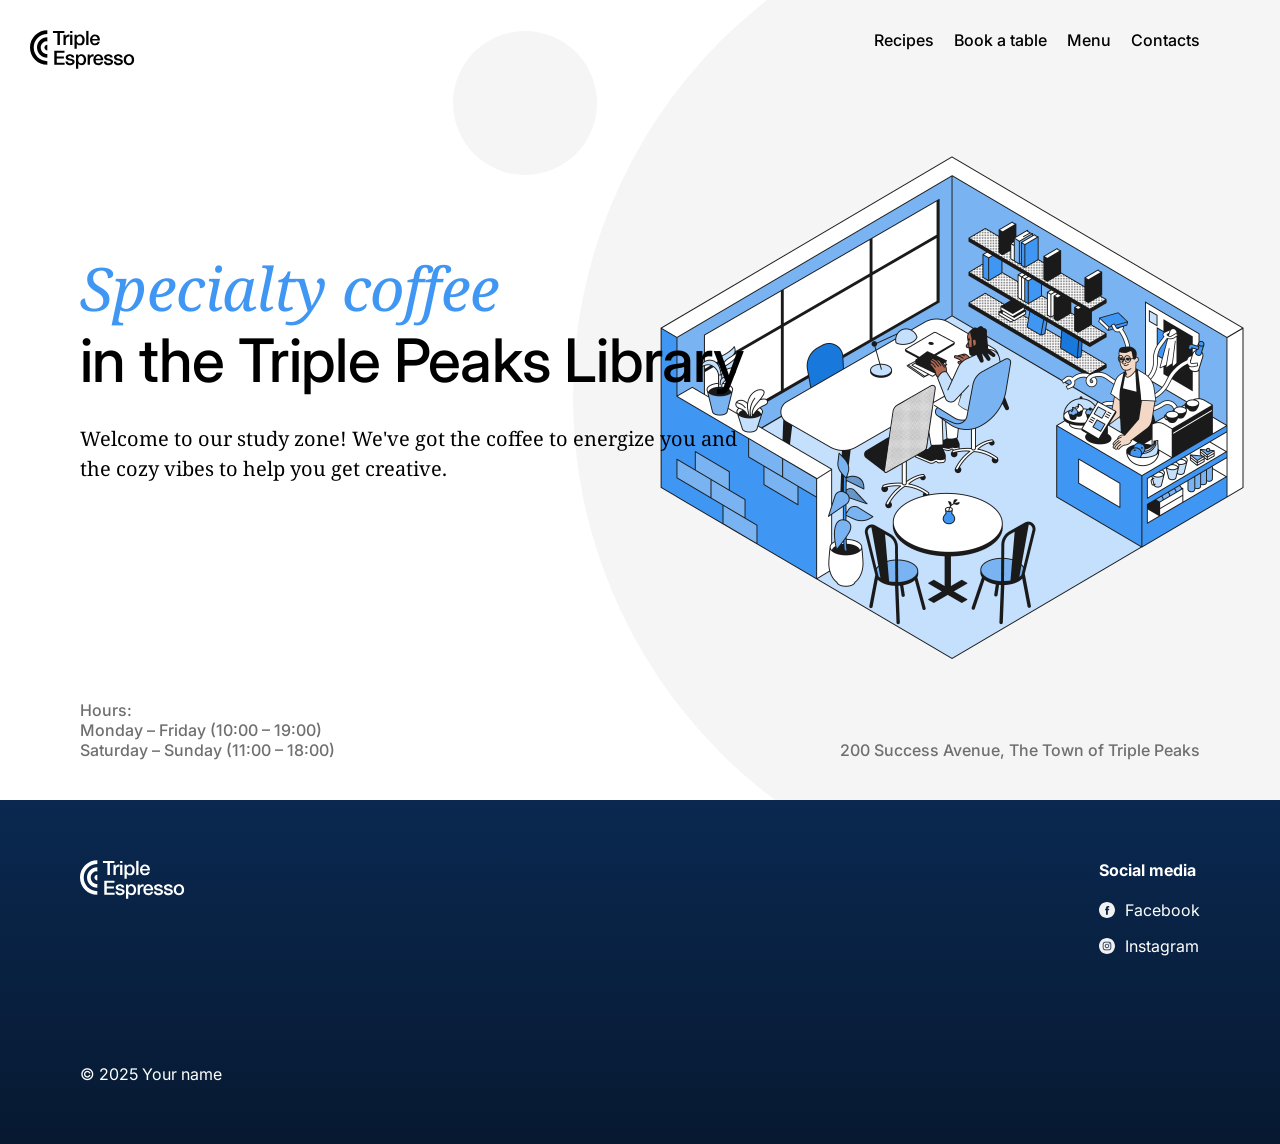
==== index.html @ 73530c8b "Initial commit" ====
<!DOCTYPE html>
<html lang="en">
  <head>
    <meta charset="UTF-8" />
    <meta http-equiv="X-UA-Compatible" content="IE=edge" />
    <meta name="viewport" content="width=device-width, initial-scale=1.0" />
    <meta name="description" content="Coffee Shop Landing Page" />
    <meta name="author" content="Software Engineer" />
    <meta name="keywords" content="HTML, CSS" />
    <link rel="stylesheet" href="pages/index.css" />
    <link rel="stylesheet" href="vendor/normalize.css" />
    <link rel="preconnect" href="https://fonts.googleapis.com" />
    <link rel="preconnect" href="https://fonts.gstatic.com" crossorigin />
    <link
      href="https://fonts.googleapis.com/css2?family=Inter:wght@100..900&family=Noto+Serif:ital,wght@0,100..900;1,100..900&display=swap"
      rel="stylesheet"
    />
    <link rel="icon" type="image/x-icon" href="favicon.ico" />
    <title>Coffee Shop</title>
  </head>
  <body>
    <div class="page">
      <header class="header">
        <nav class="nav">
          <img
            src="./images/logo_coffeeshop_dark.svg"
            alt="Triple Espresso Coffee Shop Logo"
            class="nav__logo"
          />
          <ul class="nav__links">
            <li><a class="nav__link">Recipes</a></li>
            <li><a class="nav__link">Book a table</a></li>
            <li><a class="nav__link">Menu</a></li>
            <li><a class="nav__link">Contacts</a></li>
          </ul>
        </nav>
        <h1 class="header__title">
          <span class="header__span-accent">Specialty coffee</span>
          in the Triple Peaks Library
        </h1>
        <p class="header__description">
          Welcome to our study zone! We've got the coffee to energize you and
          the cozy vibes to help you get creative.
        </p>
        <img
          src="./images/inside_coffee_shop.png"
          alt="Illustration 'Inside the coffee shop'"
          class="header__image"
        />
        <div class="header__footer">
          <div class="header__hours">
            <p class="header__paragraph">Hours:</p>
            <p class="header__paragraph">Monday – Friday (10:00 – 19:00)</p>
            <p class="header__paragraph">Saturday – Sunday (11:00 – 18:00)</p>
          </div>
          <p class="header__paragraph">
            200 Success Avenue, The Town of Triple Peaks
          </p>
        </div>
      </header>

      <main class="content">
        <!-- Add the recipes section here -->
      </main>

      <footer class="footer">
        <div class="footer__content">
          <img
            src="./images/logo_coffeeshop_light.svg"
            alt="Triple Peaks Logo"
            class="footer__logo"
          />
          <div>
            <h4 class="footer__social-heading">Social media</h4>
            <ul class="footer__list">
              <li class="footer__list-item">
                <a href="#" class="footer__social-link">
                  <img
                    src="./images/facebook_white.svg"
                    alt="Facebook icon"
                    class="footer__social-icon"
                  />
                  Facebook
                </a>
              </li>
              <li class="footer__list-item">
                <a href="#" class="footer__social-link">
                  <img
                    src="./images/instagram_white.svg"
                    alt="Instagram icon"
                    class="footer__social-icon"
                  />
                  Instagram
                </a>
              </li>
            </ul>
          </div>
        </div>
        <p class="footer__copyright">&copy; 2025 Your name</p>
      </footer>
    </div>
  </body>
</html>
---- pages/index.css ----
.page {
  min-width: 1100px;
  max-width: 1600px;
  margin: 0 auto;
  font-family: "Inter", "Arial", sans-serif;
  font-size: 16px;
  line-height: 20px;
}

.header {
  display: flex;
  flex-direction: column;
  height: 800px;
  padding: 30px 80px 40px;
  position: relative;
  z-index: 0;
  background: #fff url("../images/background_header.svg") no-repeat center/cover;
  box-sizing: border-box;
}

.header__title {
  max-width: 729px;
  font-size: 60px;
  line-height: 72px;
  font-weight: 500;
  margin: 183px 0 0;
  letter-spacing: -0.6px;
}

.header__span-accent {
  color: #3f96f3;
  font-style: italic;
  display: block;
  font-family: "Noto Serif", "Times New Roman", serif;
  font-weight: normal;
}

.header__description {
  font-family: "Noto Serif", "Times New Roman", serif;
  max-width: 683px;
  font-size: 20px;
  line-height: 30px;
  margin: 28px 0 0;
}

.header__image {
  position: absolute;
  top: 124px;
  right: 5px;
  width: 646px;
  height: 568px;
  z-index: -1;
}

.header__footer {
  margin-top: auto;
  width: 100%;
  display: flex;
  align-items: flex-end;
  justify-content: space-between;
  box-sizing: border-box;
  color: #6f6f6f;
  font-weight: 500;
}

.header__paragraph {
  margin: 0;
}

.nav {
  display: flex;
  justify-content: space-between;
  align-items: flex-start;
  font-weight: 500;
}

.nav__logo {
  width: 105px;
  height: 39px;
  position: relative;
  left: -50px;
}

.nav__links {
  display: flex;
  align-items: center;
  column-gap: 20px;
  list-style-type: none;
  margin: 0;
  padding: 0;
}

.nav__link {
  color: #000;
  text-decoration: none;
}

/* Write your styles here */

.footer {
  padding: 60px 80px;
  background: linear-gradient(180deg, #0a2850 0%, #071931 100%);
  color: #fff;
  box-sizing: border-box;
}

.footer__content {
  display: flex;
  justify-content: space-between;
  align-items: flex-start;
}

.footer__list {
  list-style-type: none;
  padding: 0;
  margin: 0;
}

.footer__list-item {
  margin-bottom: 16px;
}

.footer__list-item:last-of-type {
  margin-bottom: 0;
}

.footer__logo {
  width: 105px;
  height: 39px;
}

.footer__social-heading {
  margin: 0 0 20px;
  font-family: "Inter", "Arial", sans-serif;
  font-weight: 700;
}

.footer__social-icon {
  margin-right: 10px;
  width: 16px;
  height: 16px;
}

.footer__social-link {
  display: flex;
  align-items: center;
  color: #ffffff;
  font-size: 16px;
  line-height: 20px;
  text-decoration: none;
}

.footer__copyright {
  margin: 108px 0 0;
}
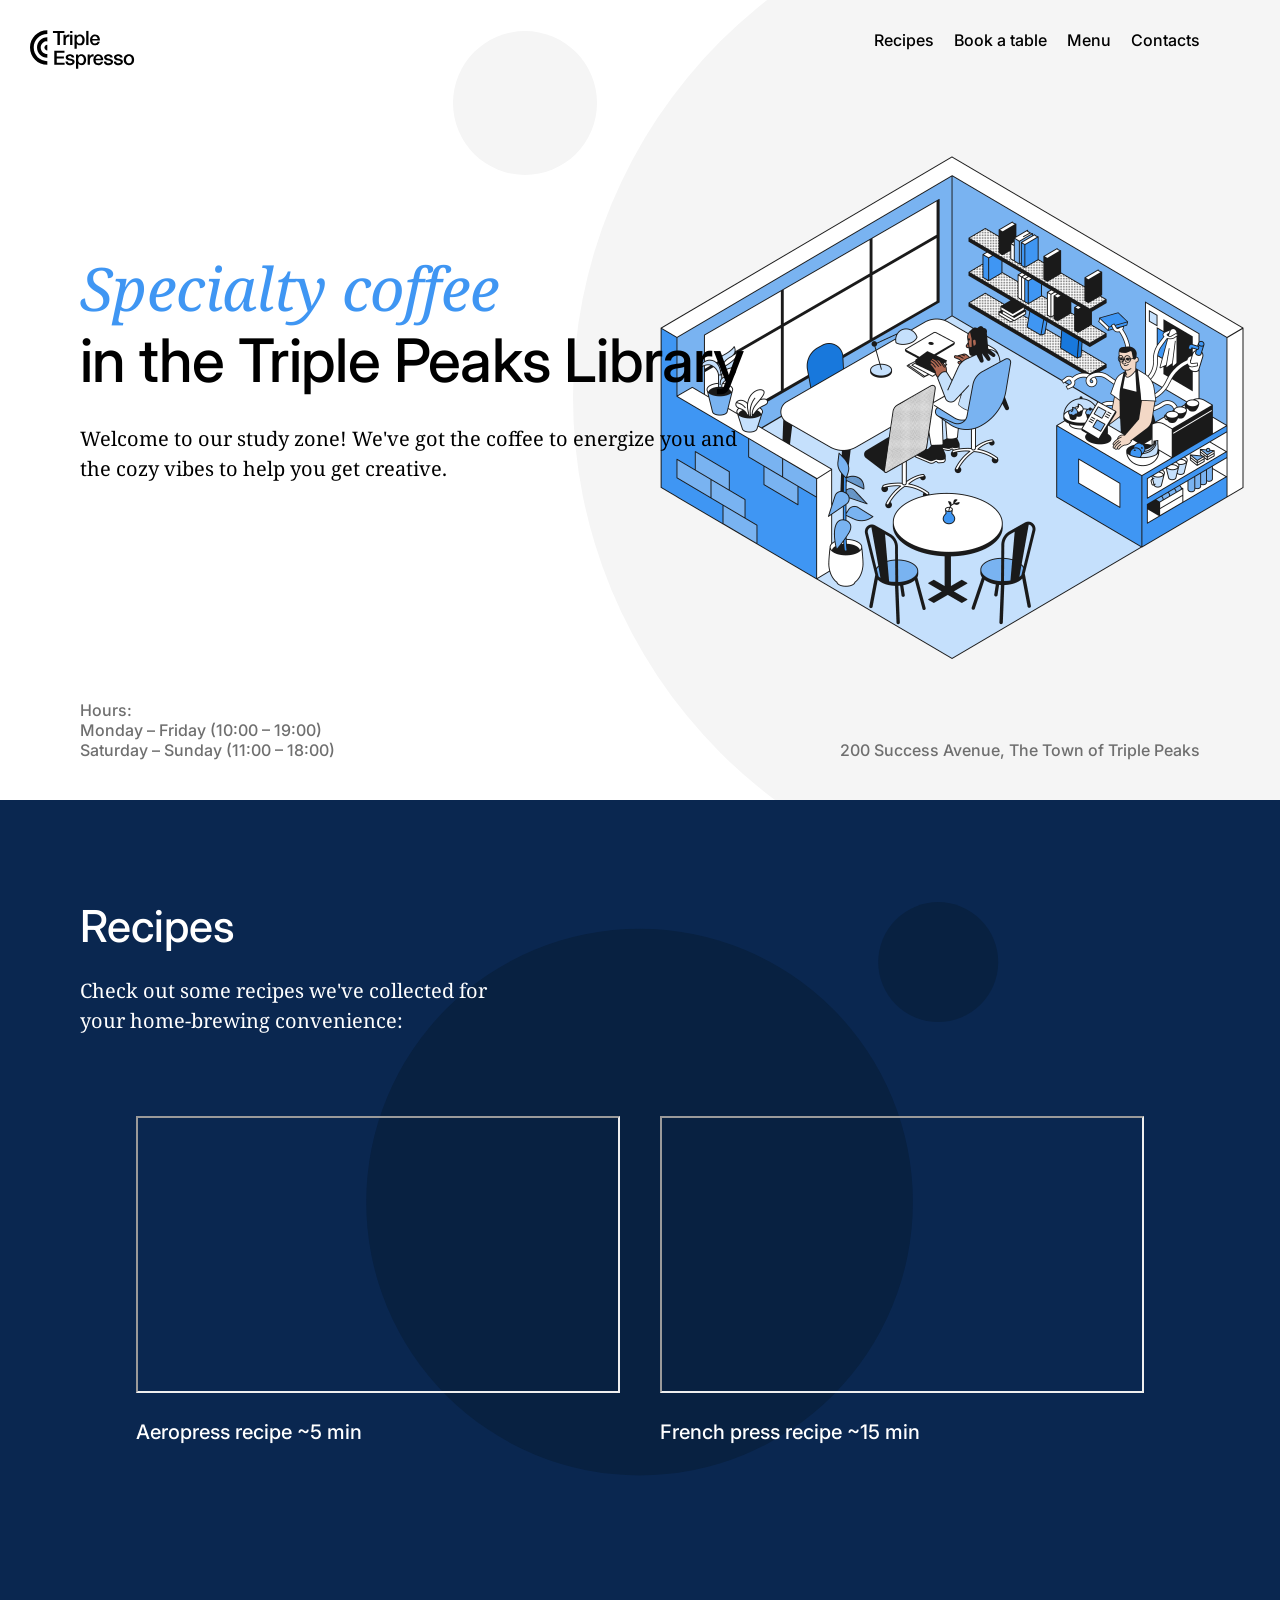
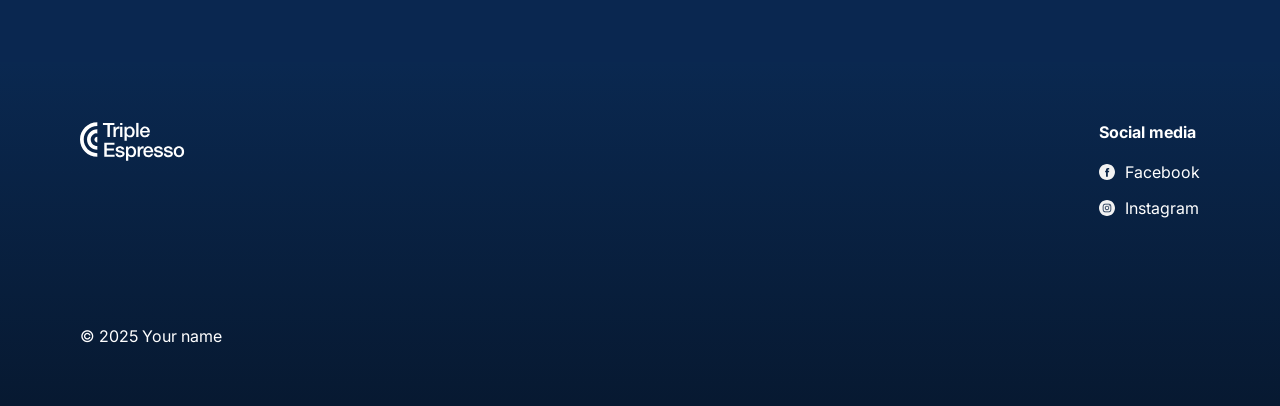
==== commit 6d3b3b08: "Part 1 of 3" ====
--- a/index.html
+++ b/index.html
@@ -61,6 +61,21 @@
 
       <main class="content">
         <!-- Add the recipes section here -->
+         <section class="recipes">
+          <h2 class="recipes__title">Recipes</h2>
+          <p class="recipes__subtitle">Check out some recipes we've collected for your home-brewing convenience:</p>
+          <ul class="recipes__videos">
+            <li>
+              <iframe class="recipes__iframe" src="https://www.youtube.com/embed/j6VlT_jUVPc?si=UdrqPVOujJDQEb-5" title="YouTube video player"  allow="accelerometer; autoplay; clipboard-write; encrypted-media; gyroscope; picture-in-picture; web-share" referrerpolicy="strict-origin-when-cross-origin" allowfullscreen></iframe>
+              </iframe>
+              <p class="recipes__videos-caption">Aeropress recipe ~5 min</p>
+            </li>
+            <li>
+              <iframe class="recipes__iframe" src="https://www.youtube.com/embed/st571DYYTR8?si=dxeDMWac3JKqdhB3" title="YouTube video player"  allow="accelerometer; autoplay; clipboard-write; encrypted-media; gyroscope; picture-in-picture; web-share" referrerpolicy="strict-origin-when-cross-origin" allowfullscreen></iframe>
+              <p class="recipes__videos-caption">French press recipe ~15 min</p>
+            </li>
+          </ul>
+         </section>
       </main>
 
       <footer class="footer">
--- a/pages/index.css
+++ b/pages/index.css
@@ -96,6 +96,55 @@
 }
 
 /* Write your styles here */
+.recipes {
+  background-color: #0a2750;
+  background-image: url("../images/background_recipes.svg");
+  background-repeat: no-repeat;
+  background-position: center;
+  background-size: cover;
+  color: #ffffff;
+  padding: 100px 80PX 215px;
+}
+
+.recipes__title {
+  margin: 0 0 24px;
+  max-width: 580px;
+  font-style: normal;
+  font-weight: 500;
+  font-size: 44px;
+  line-height: 52px;
+}
+
+.recipes__subtitle {
+  margin: 0 0 80px;
+  max-width: 438px;
+  font-family: "Noto Serif";
+  font-size: 20px;
+  line-height: 30px;
+}
+
+.recipes__videos {
+  margin: 0;
+  padding: 0;
+  list-style-type: none;
+  display: flex;
+  justify-content: center;
+  gap: 40px;
+}
+
+.recipes__iframe {
+  width: 480px;
+  height: 273px;
+  display: block;
+}
+
+.recipes__videos-caption {
+  margin: 24px 0 0;
+  font-style: normal;
+  font-weight: 500;
+  font-size: 20px;
+  line-height: 30px;
+}
 
 .footer {
   padding: 60px 80px;
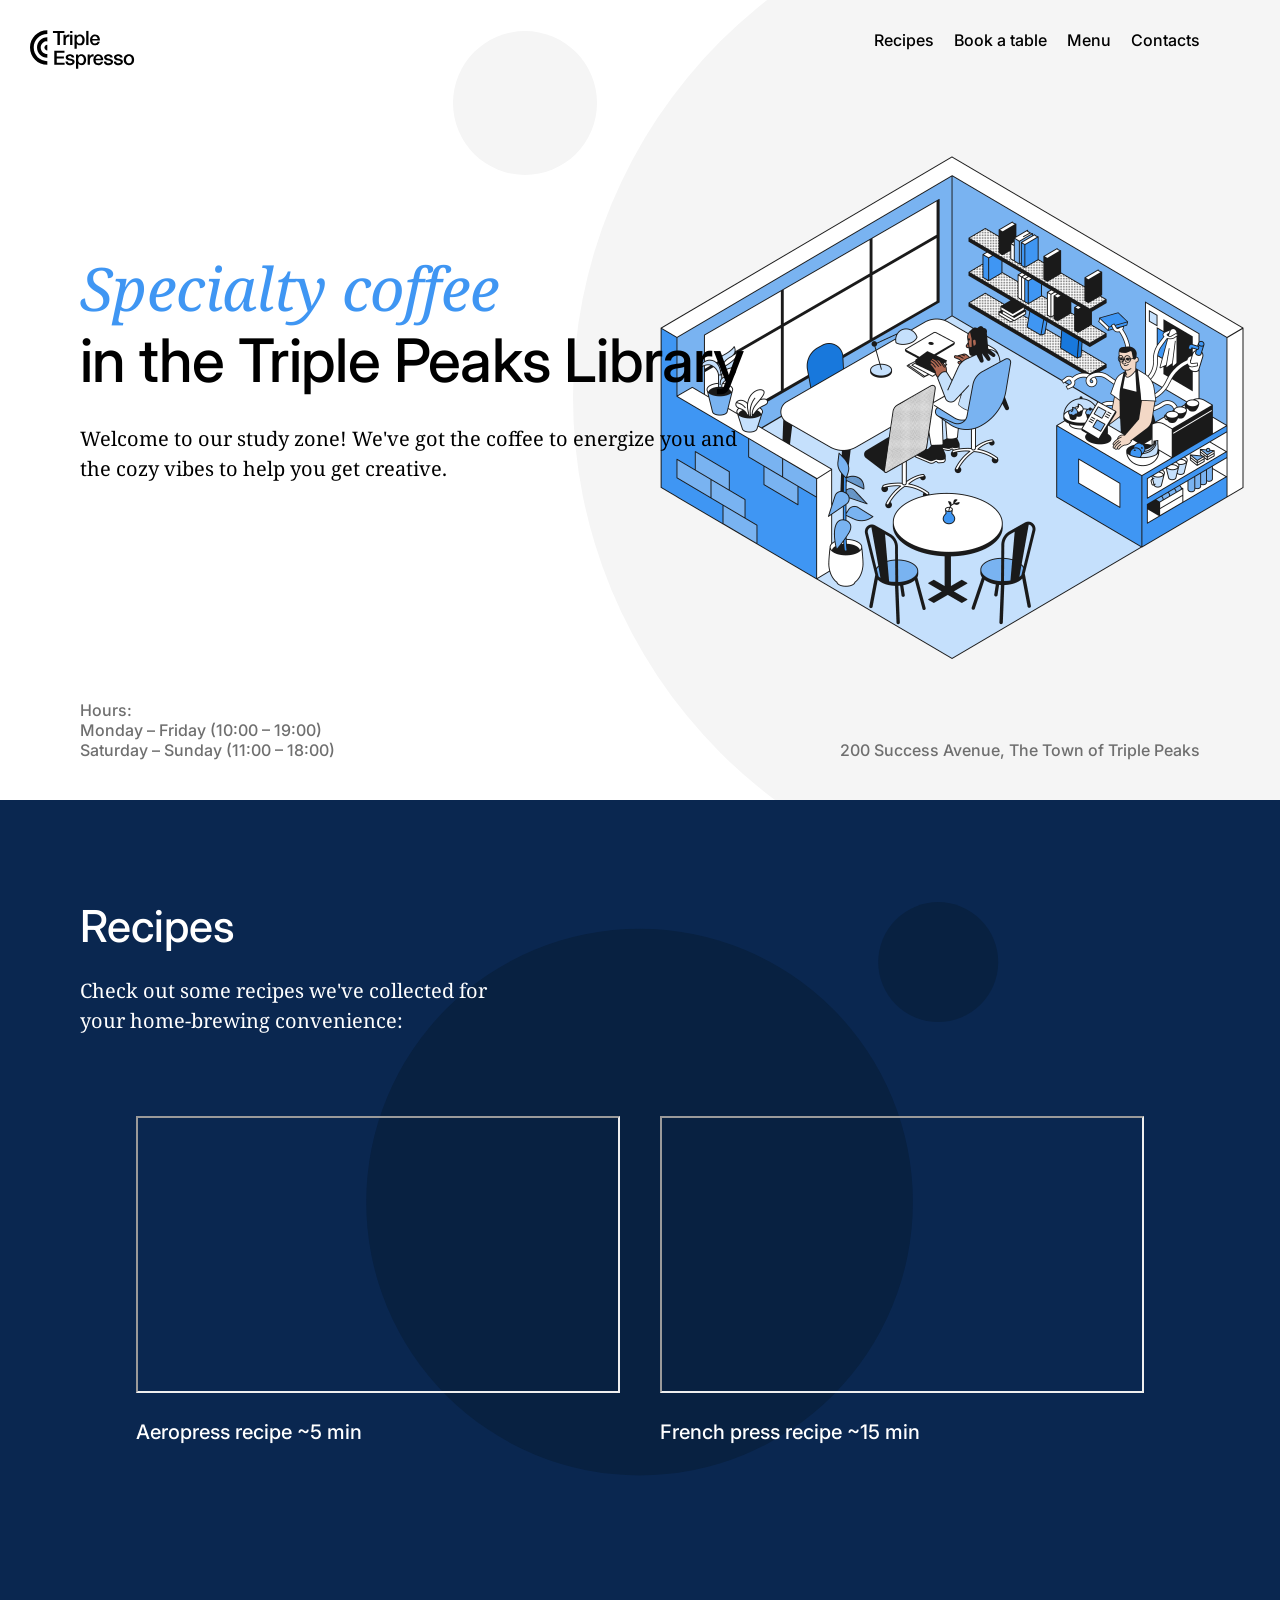
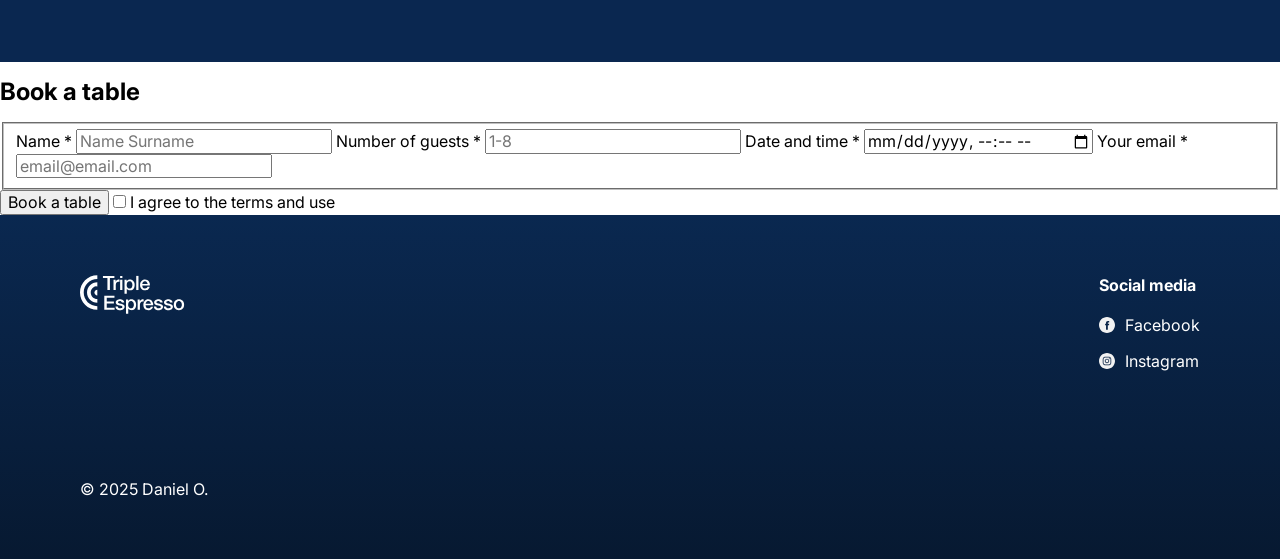
==== commit d3c62014: "second part" ====
--- a/index.html
+++ b/index.html
@@ -76,6 +76,30 @@
             </li>
           </ul>
          </section>
+         <section class="reservation">
+          <h2 class="reservation__title">Book a table</h2>
+          <form class="form reservation__form">
+            <fieldset class="form__fieldset">
+              <label for="text" class="form__label"></label>
+                Name *
+                <input type="text" class="from__input" placeholder="Name Surname">
+              <label for="" class="form__label"></label>
+                Number of guests *
+                <input type="number" class="from__input" placeholder="1-8">
+              <label for="" class="form__label"></label>
+                Date and time *              
+                <input type="datetime-local" class="from__input">
+              <label for="" class="form__label"></label>
+                Your email *
+                <input type="email" class="from__input" placeholder="email@email.com">
+            </fieldset>
+            <button type="submit" class="form__button">Book a table</button>
+            <label for="terms-of-use" class="form__label form__label_type">
+              <input id="terms-of-use" type="checkbox" class="form__checkbox" />
+              I agree to the terms and use
+            </label>
+          </form>
+         </section>
       </main>
 
       <footer class="footer">
@@ -111,7 +135,7 @@
             </ul>
           </div>
         </div>
-        <p class="footer__copyright">&copy; 2025 Your name</p>
+        <p class="footer__copyright">&copy; 2025 Daniel O.</p>
       </footer>
     </div>
   </body>
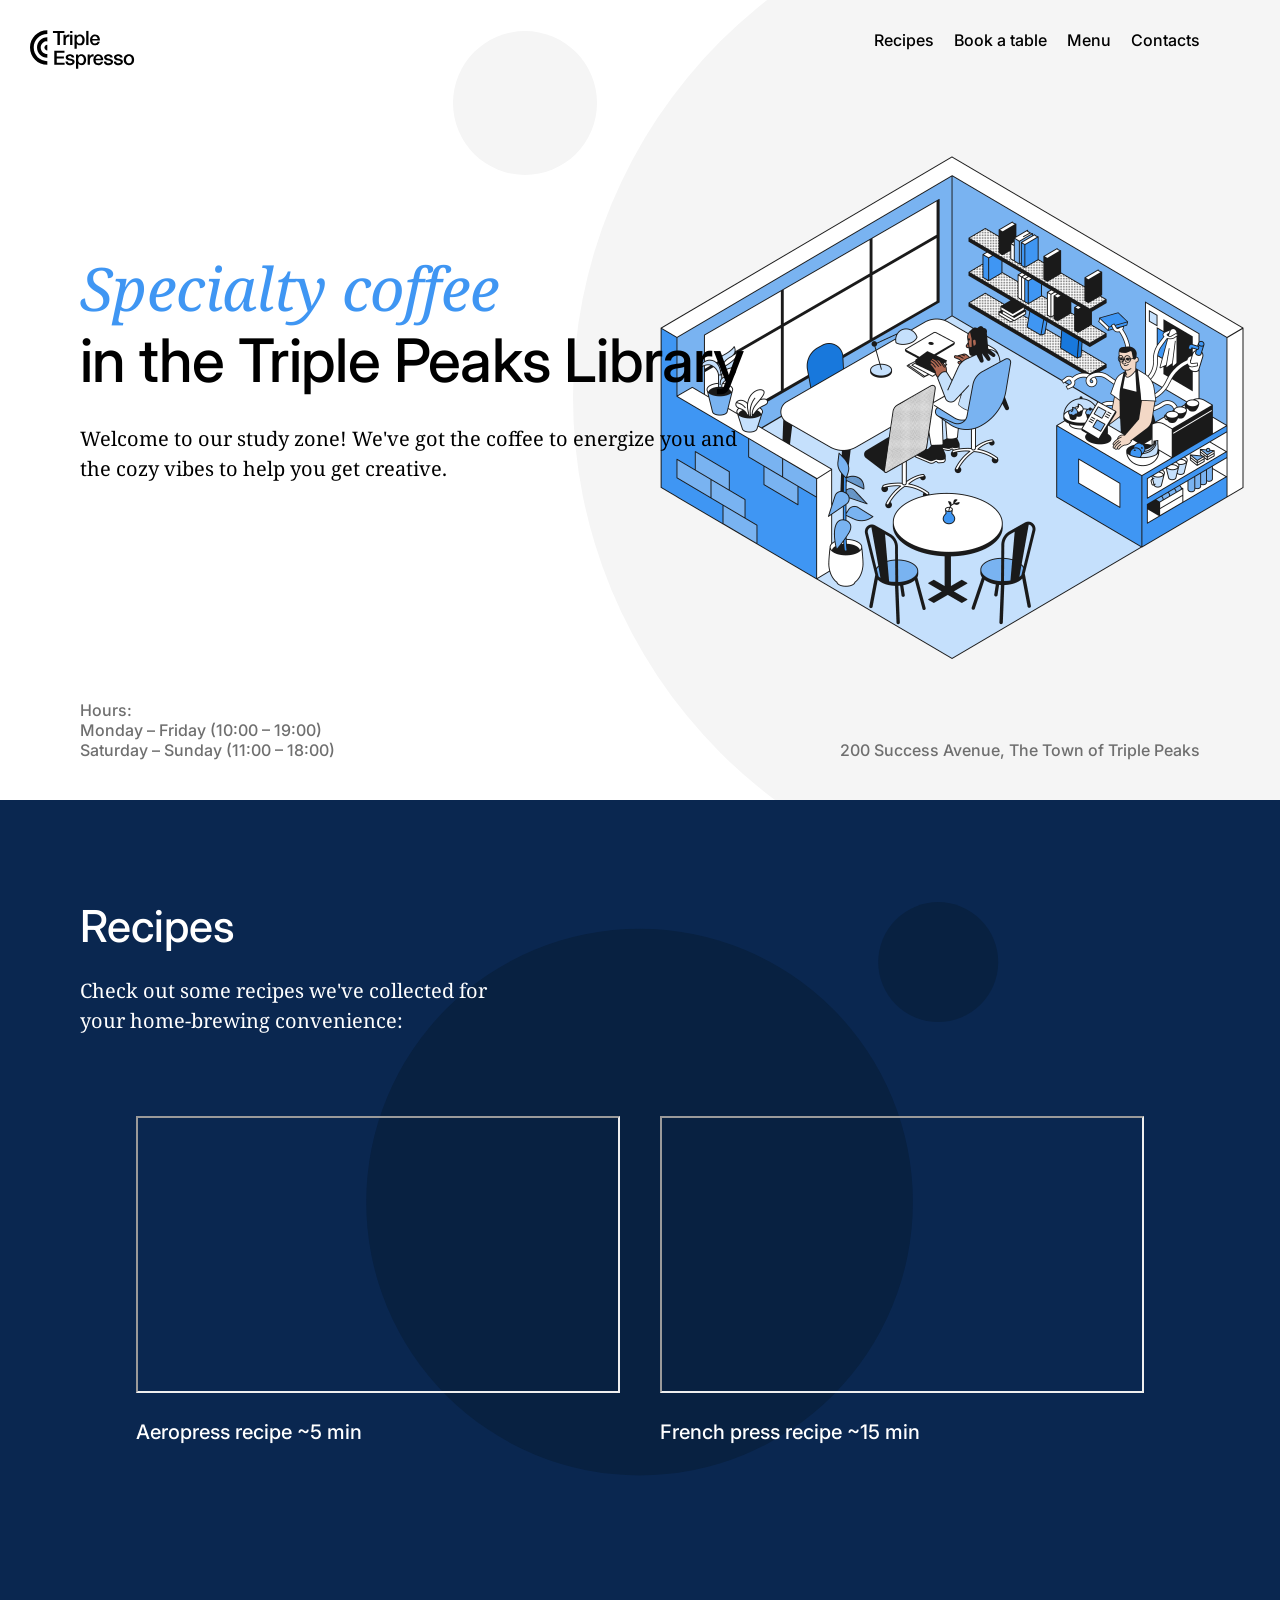
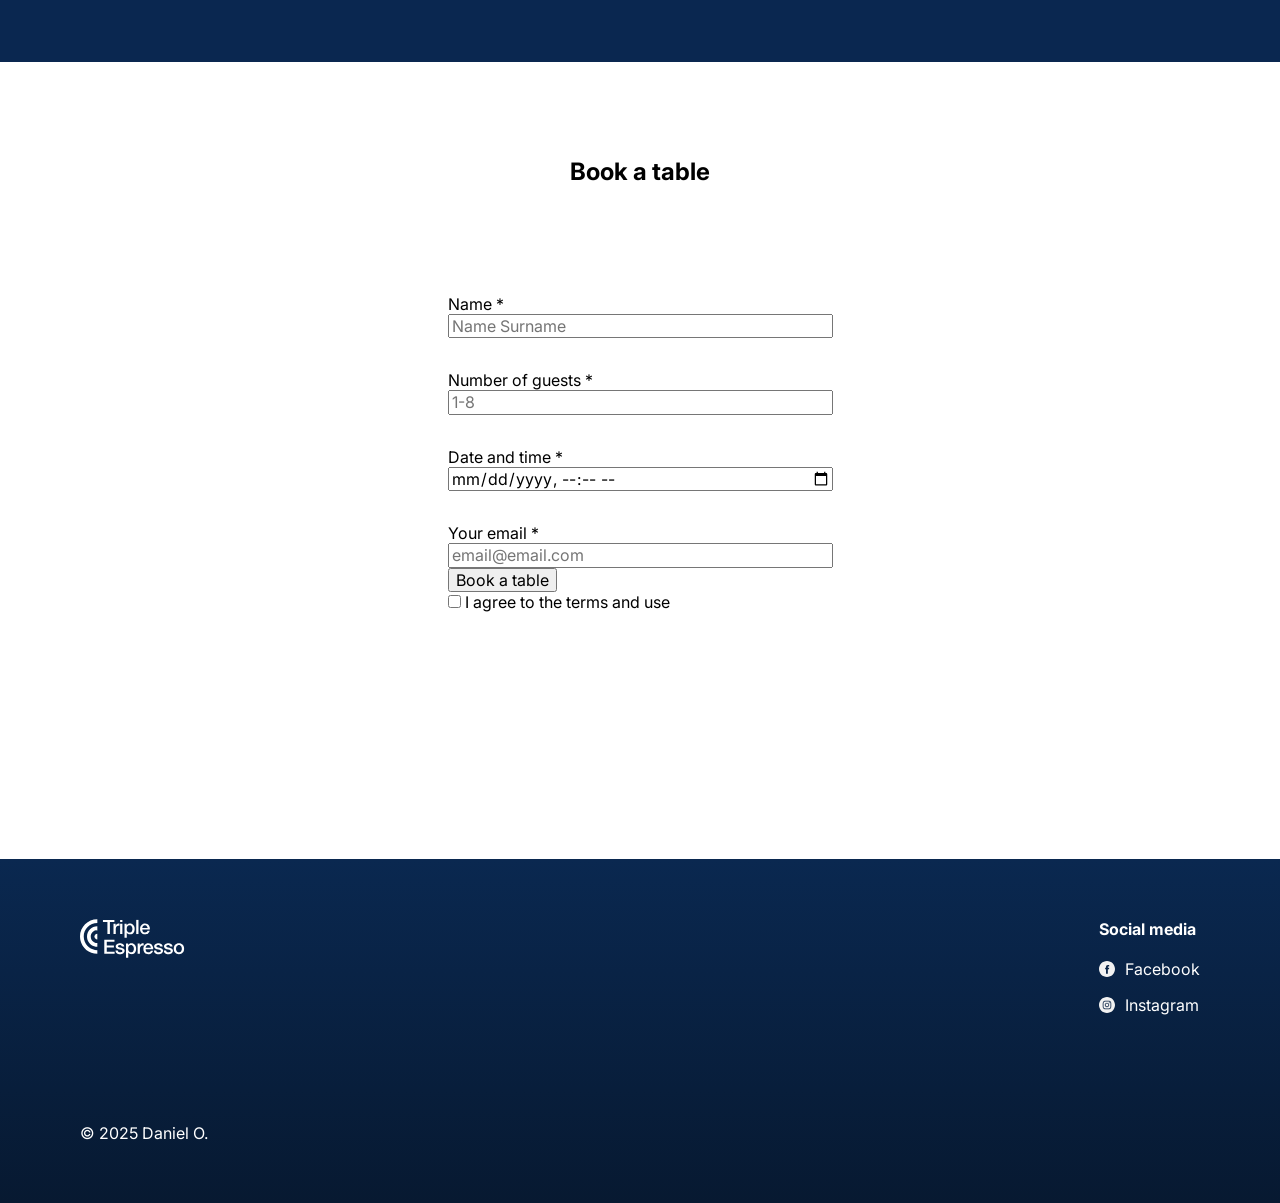
==== commit fa084b30: "sprint 2 in works" ====
--- a/index.html
+++ b/index.html
@@ -82,20 +82,20 @@
             <fieldset class="form__fieldset">
               <label for="text" class="form__label"></label>
                 Name *
-                <input type="text" class="from__input" placeholder="Name Surname">
+                <input type="text" class="from__input" placeholder="Name Surname" required>
               <label for="" class="form__label"></label>
                 Number of guests *
-                <input type="number" class="from__input" placeholder="1-8">
+                <input type="number" class="from__input" placeholder="1-8" required>
               <label for="" class="form__label"></label>
                 Date and time *              
-                <input type="datetime-local" class="from__input">
+                <input type="datetime-local" class="from__input" required>
               <label for="" class="form__label"></label>
                 Your email *
-                <input type="email" class="from__input" placeholder="email@email.com">
+                <input type="email" class="from__input" placeholder="email@email.com" required>
             </fieldset>
             <button type="submit" class="form__button">Book a table</button>
             <label for="terms-of-use" class="form__label form__label_type">
-              <input id="terms-of-use" type="checkbox" class="form__checkbox" />
+              <input id="terms-of-use" type="checkbox" class="form__checkbox" required />
               I agree to the terms and use
             </label>
           </form>
--- a/pages/index.css
+++ b/pages/index.css
@@ -146,6 +146,49 @@
   line-height: 30px;
 }
 
+.reservation {
+  padding: 100px 0 215px;
+}
+
+.reservation__title {
+  text-align: center;
+  margin: 0 0 80px;
+}
+
+.reservation__form{
+  margin: 0 auto;
+}
+
+.form {
+  max-width: 385px;
+}
+
+.form__fieldset {
+  margin: 0;
+  padding: 0;
+  border: none;
+  display: flex;
+  flex-direction: column;
+}
+
+.form__label {
+  display: block;
+  margin-bottom: 32px;
+  width: 100%;
+}
+
+.form__input {
+  display: block;
+  width: 100%;
+  margin-top: 8px;
+  padding: 15px 20px;
+}
+
+.form__label {
+  margin-bottom: 32px;
+  display: block;
+}
+
 .footer {
   padding: 60px 80px;
   background: linear-gradient(180deg, #0a2850 0%, #071931 100%);
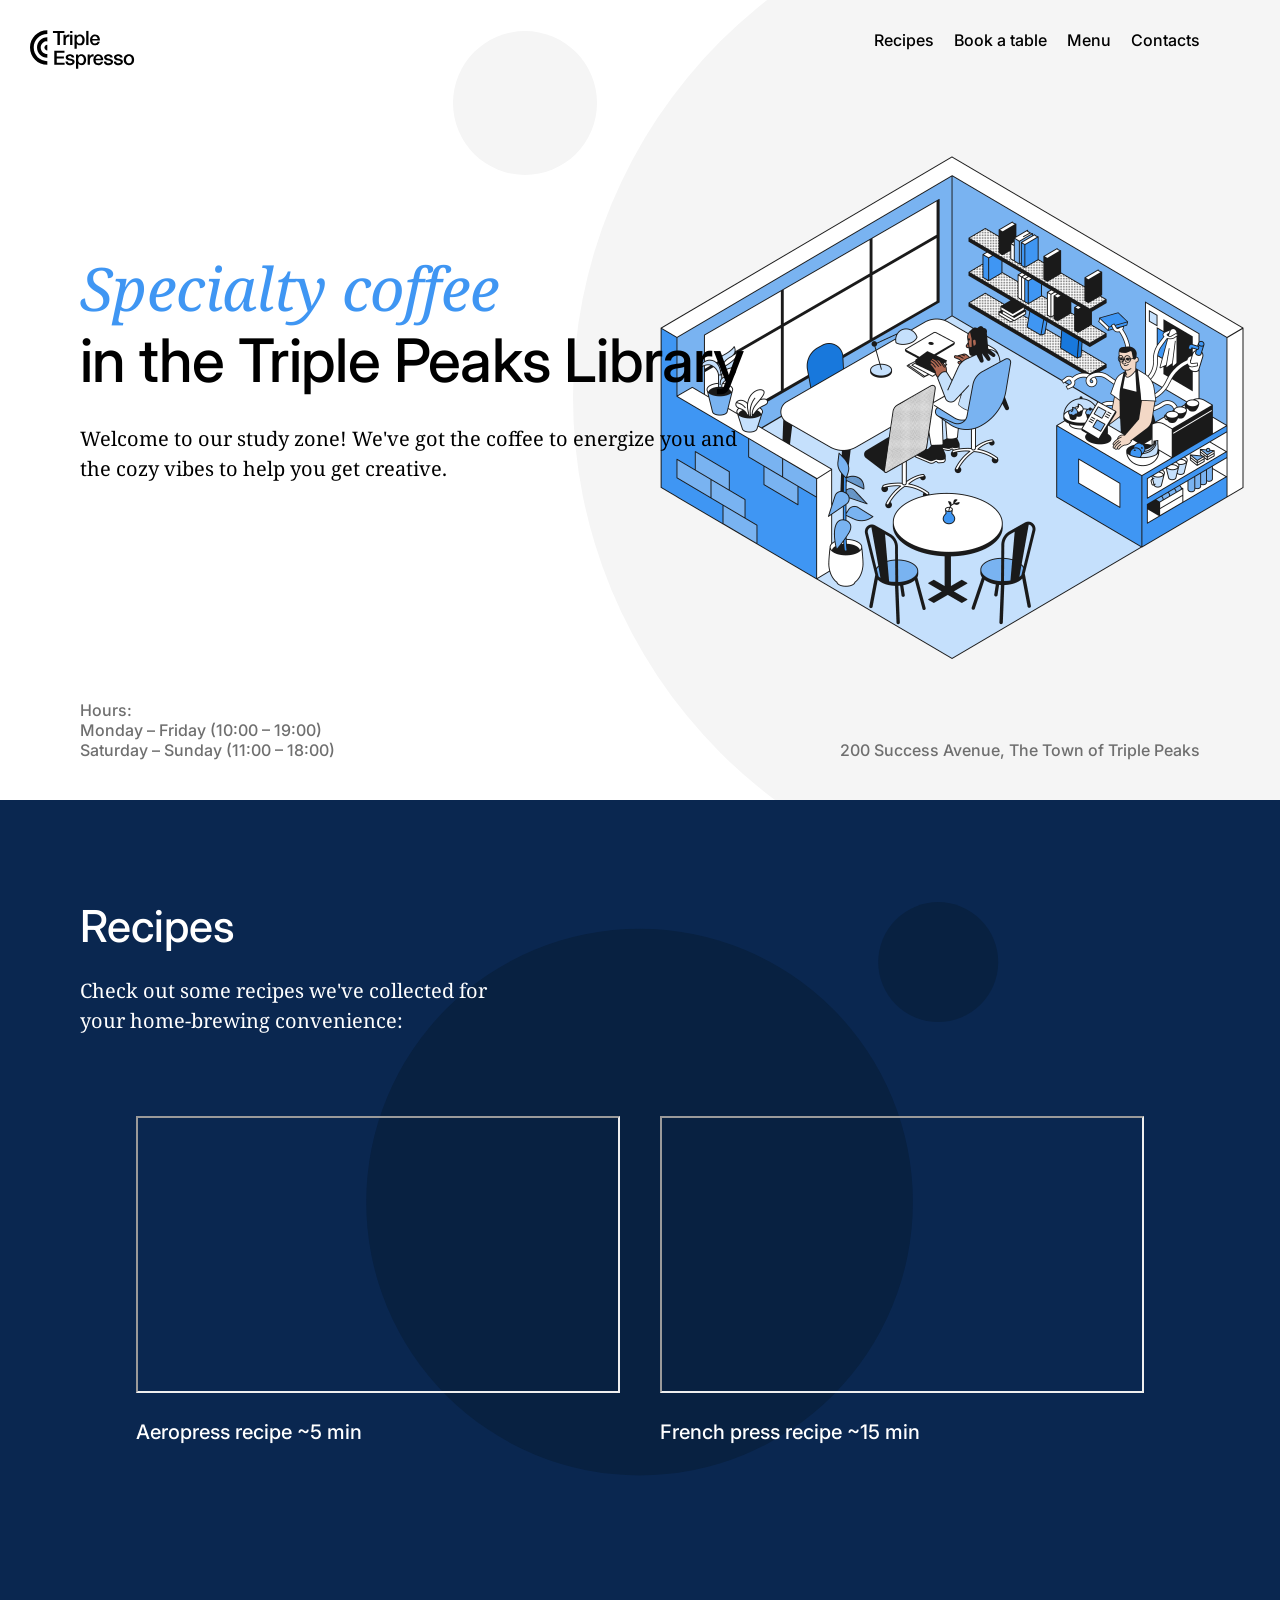
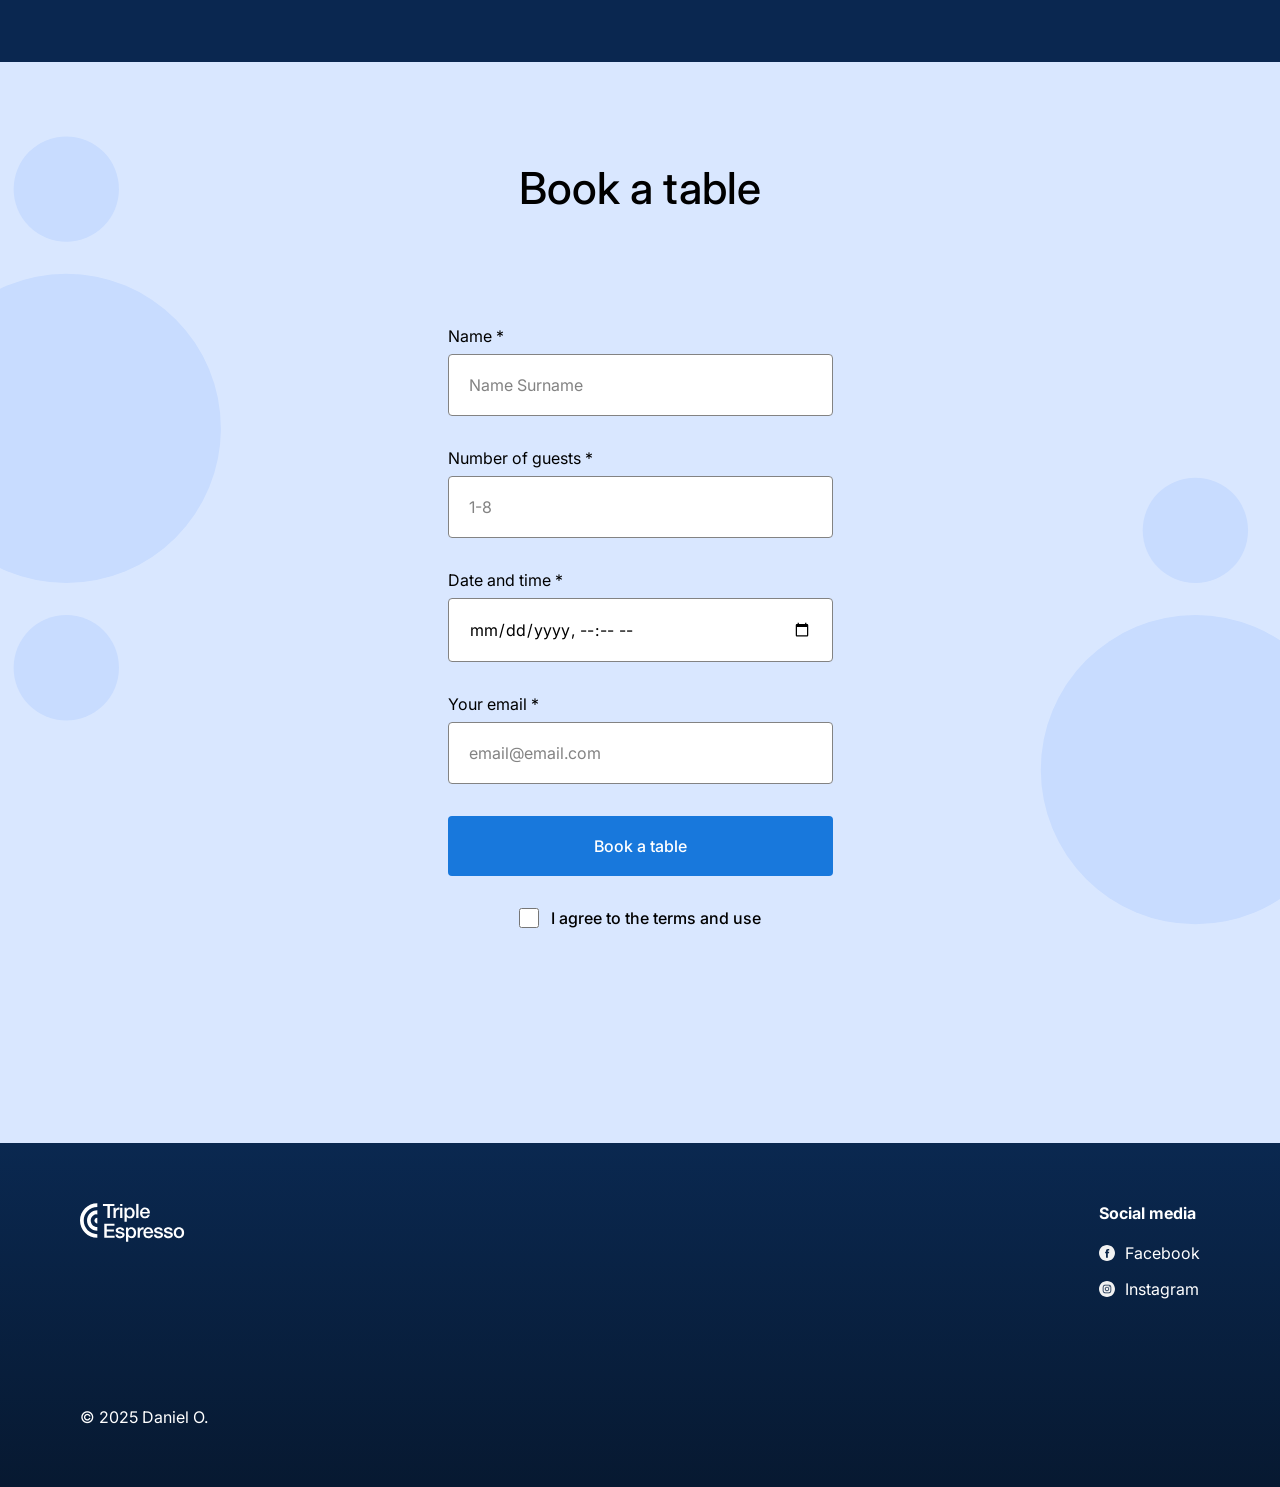
==== commit 7b72a457: "Finished Stage 2" ====
--- a/index.html
+++ b/index.html
@@ -67,7 +67,7 @@
           <ul class="recipes__videos">
             <li>
               <iframe class="recipes__iframe" src="https://www.youtube.com/embed/j6VlT_jUVPc?si=UdrqPVOujJDQEb-5" title="YouTube video player"  allow="accelerometer; autoplay; clipboard-write; encrypted-media; gyroscope; picture-in-picture; web-share" referrerpolicy="strict-origin-when-cross-origin" allowfullscreen></iframe>
-              </iframe>
+              
               <p class="recipes__videos-caption">Aeropress recipe ~5 min</p>
             </li>
             <li>
@@ -80,21 +80,21 @@
           <h2 class="reservation__title">Book a table</h2>
           <form class="form reservation__form">
             <fieldset class="form__fieldset">
-              <label for="text" class="form__label"></label>
+              <label for="reservation-name" class="form__label"></label>
                 Name *
-                <input type="text" class="from__input" placeholder="Name Surname" required>
-              <label for="" class="form__label"></label>
+                <input type="text" class="form__input" placeholder="Name Surname" required>
+              <label for="reservation-guests" class="form__label"></label>
                 Number of guests *
-                <input type="number" class="from__input" placeholder="1-8" required>
-              <label for="" class="form__label"></label>
+                <input  id="reservation-guests" type="number" class="form__input" placeholder="1-8" required>
+              <label for="reservation-datetime" class="form__label"></label>
                 Date and time *              
-                <input type="datetime-local" class="from__input" required>
-              <label for="" class="form__label"></label>
+                <input id="reservation-datetime" type="datetime-local" class="form__input" required>
+              <label for="reservation-email" class="form__label"></label>
                 Your email *
-                <input type="email" class="from__input" placeholder="email@email.com" required>
+                <input id="reservation-email" type="email" class="form__input" placeholder="email@email.com" required>
             </fieldset>
             <button type="submit" class="form__button">Book a table</button>
-            <label for="terms-of-use" class="form__label form__label_type">
+            <label for="terms-of-use" class="form__label form__label_type_checkbox">
               <input id="terms-of-use" type="checkbox" class="form__checkbox" required />
               I agree to the terms and use
             </label>
--- a/pages/index.css
+++ b/pages/index.css
@@ -148,11 +148,23 @@
 
 .reservation {
   padding: 100px 0 215px;
+  background-color: #D9E7FF;
+  background-image: url("../images/background_reservation.svg");
+  background-repeat: no-repeat;
+  background-position: center;
+  background-size: cover;
 }
 
 .reservation__title {
   text-align: center;
-  margin: 0 0 80px;
+  margin-top: 0;
+  margin-bottom: 80px;
+  font-family: Inter, "Arial", sans-serif;
+  font-style: normal;
+  font-weight: 500;
+  font-size: 44px;
+  line-height: 52px;
+  color: #000;
 }
 
 .reservation__form{
@@ -167,14 +179,17 @@
   margin: 0;
   padding: 0;
   border: none;
-  display: flex;
-  flex-direction: column;
 }
 
 .form__label {
   display: block;
   margin-bottom: 32px;
-  width: 100%;
+  padding: 0;
+  font-family: Inter , "Arial", sans-serif;
+  font-style: normal;
+  font-weight: 500;
+  font-size: 16px;
+  line-height: 20px;
 }
 
 .form__input {
@@ -182,11 +197,52 @@
   width: 100%;
   margin-top: 8px;
   padding: 15px 20px;
-}
-
-.form__label {
-  margin-bottom: 32px;
-  display: block;
+  box-sizing: border-box;
+  font-family: Inter, "Arial", sans-serif;
+  font-style: normal;
+  font-weight: normal;
+  line-height: 30px;
+  border: 1px solid #838383;
+  border-radius: 4px;
+}
+
+.form__input::placeholder {
+  color: #838383;
+}
+
+.form__button {
+  padding: 20px 0;
+  width: 100%;
+  margin: 32px 0 32px;
+  font-family: Inter, "Arial", sans-serif;
+  font-style: normal;
+  font-weight: 500;
+  font-size: 16px;
+  line-height: 20px;
+  background-color: #1878DC;
+  color: #fff;
+  border: none;
+  border-radius: 4px;
+  
+}
+
+.form__checkbox {
+  text-align: center;
+  font-family: Inter, "Arial", sans-serif;
+  font-style: normal;
+  font-weight: 500;
+  font-size: 16px;
+  line-height: 20px; 
+  margin-right: 12px;
+  width: 20px;
+  height: 20px;
+  
+}
+
+.form__label_type_checkbox {
+  margin: 0;
+  display: flex;
+  justify-content: center;
 }
 
 .footer {
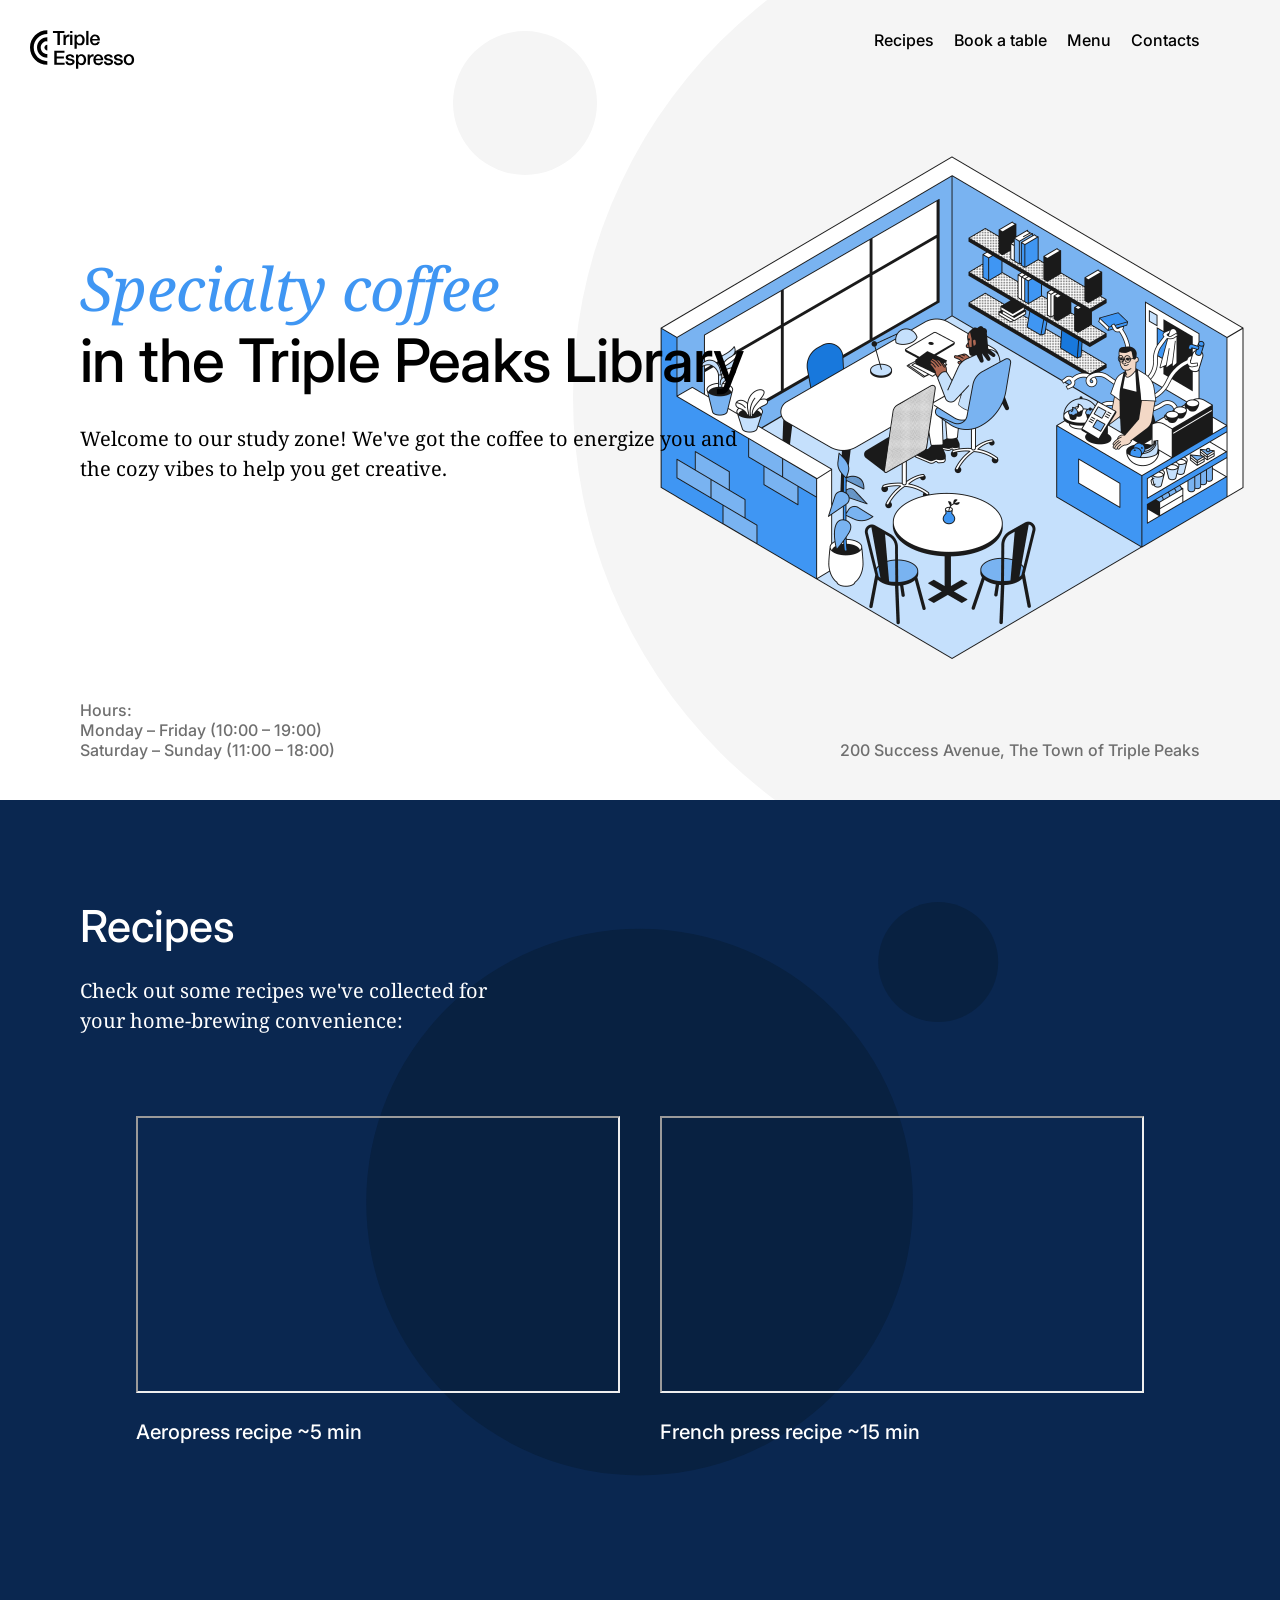
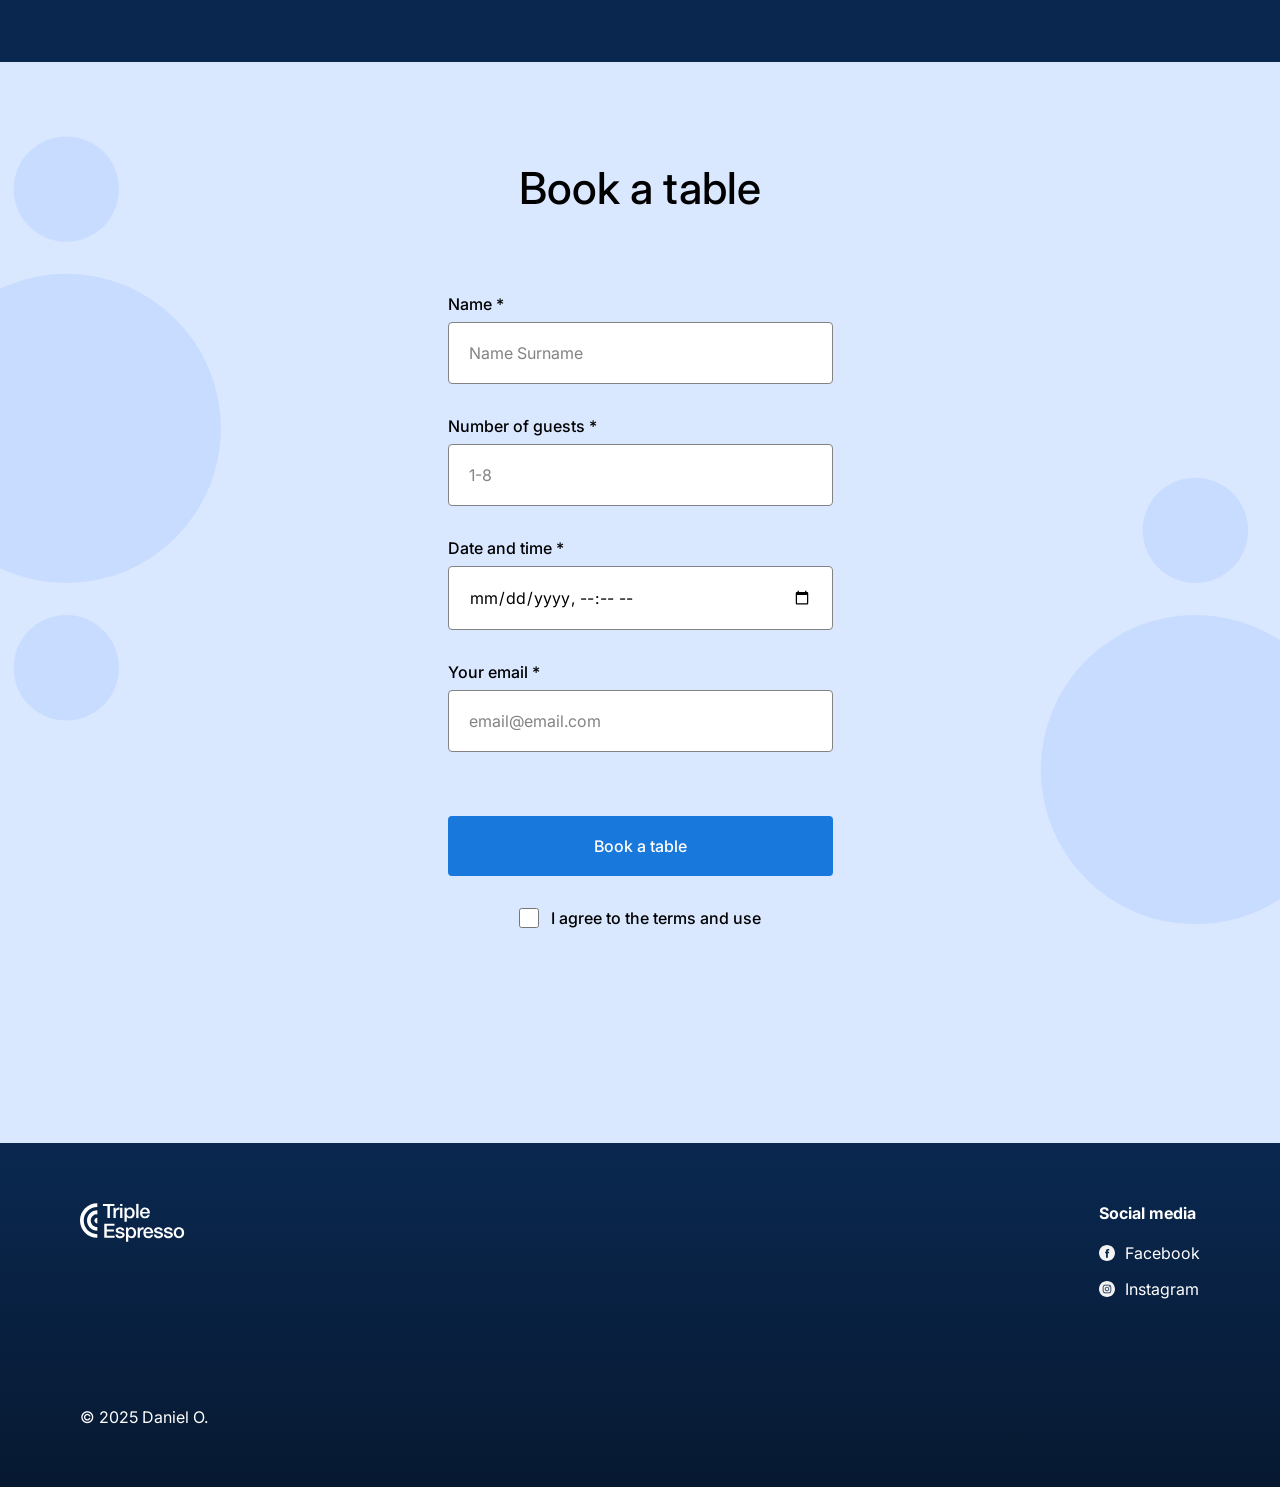
==== commit 5bf05949: "Finished Stage 2" ====
--- a/index.html
+++ b/index.html
@@ -80,18 +80,22 @@
           <h2 class="reservation__title">Book a table</h2>
           <form class="form reservation__form">
             <fieldset class="form__fieldset">
-              <label for="reservation-name" class="form__label"></label>
+              <label for="reservation-name" class="form__label">
                 Name *
-                <input type="text" class="form__input" placeholder="Name Surname" required>
-              <label for="reservation-guests" class="form__label"></label>
+                <input id="reservation-name" type="text" class="form__input" placeholder="Name Surname" required>
+              </label> 
+              <label for="reservation-guests" class="form__label">
                 Number of guests *
                 <input  id="reservation-guests" type="number" class="form__input" placeholder="1-8" required>
-              <label for="reservation-datetime" class="form__label"></label>
+              </label>
+              <label for="reservation-datetime" class="form__label">
                 Date and time *              
                 <input id="reservation-datetime" type="datetime-local" class="form__input" required>
-              <label for="reservation-email" class="form__label"></label>
+              </label>
+              <label for="reservation-email" class="form__label">
                 Your email *
                 <input id="reservation-email" type="email" class="form__input" placeholder="email@email.com" required>
+              </label>
             </fieldset>
             <button type="submit" class="form__button">Book a table</button>
             <label for="terms-of-use" class="form__label form__label_type_checkbox">
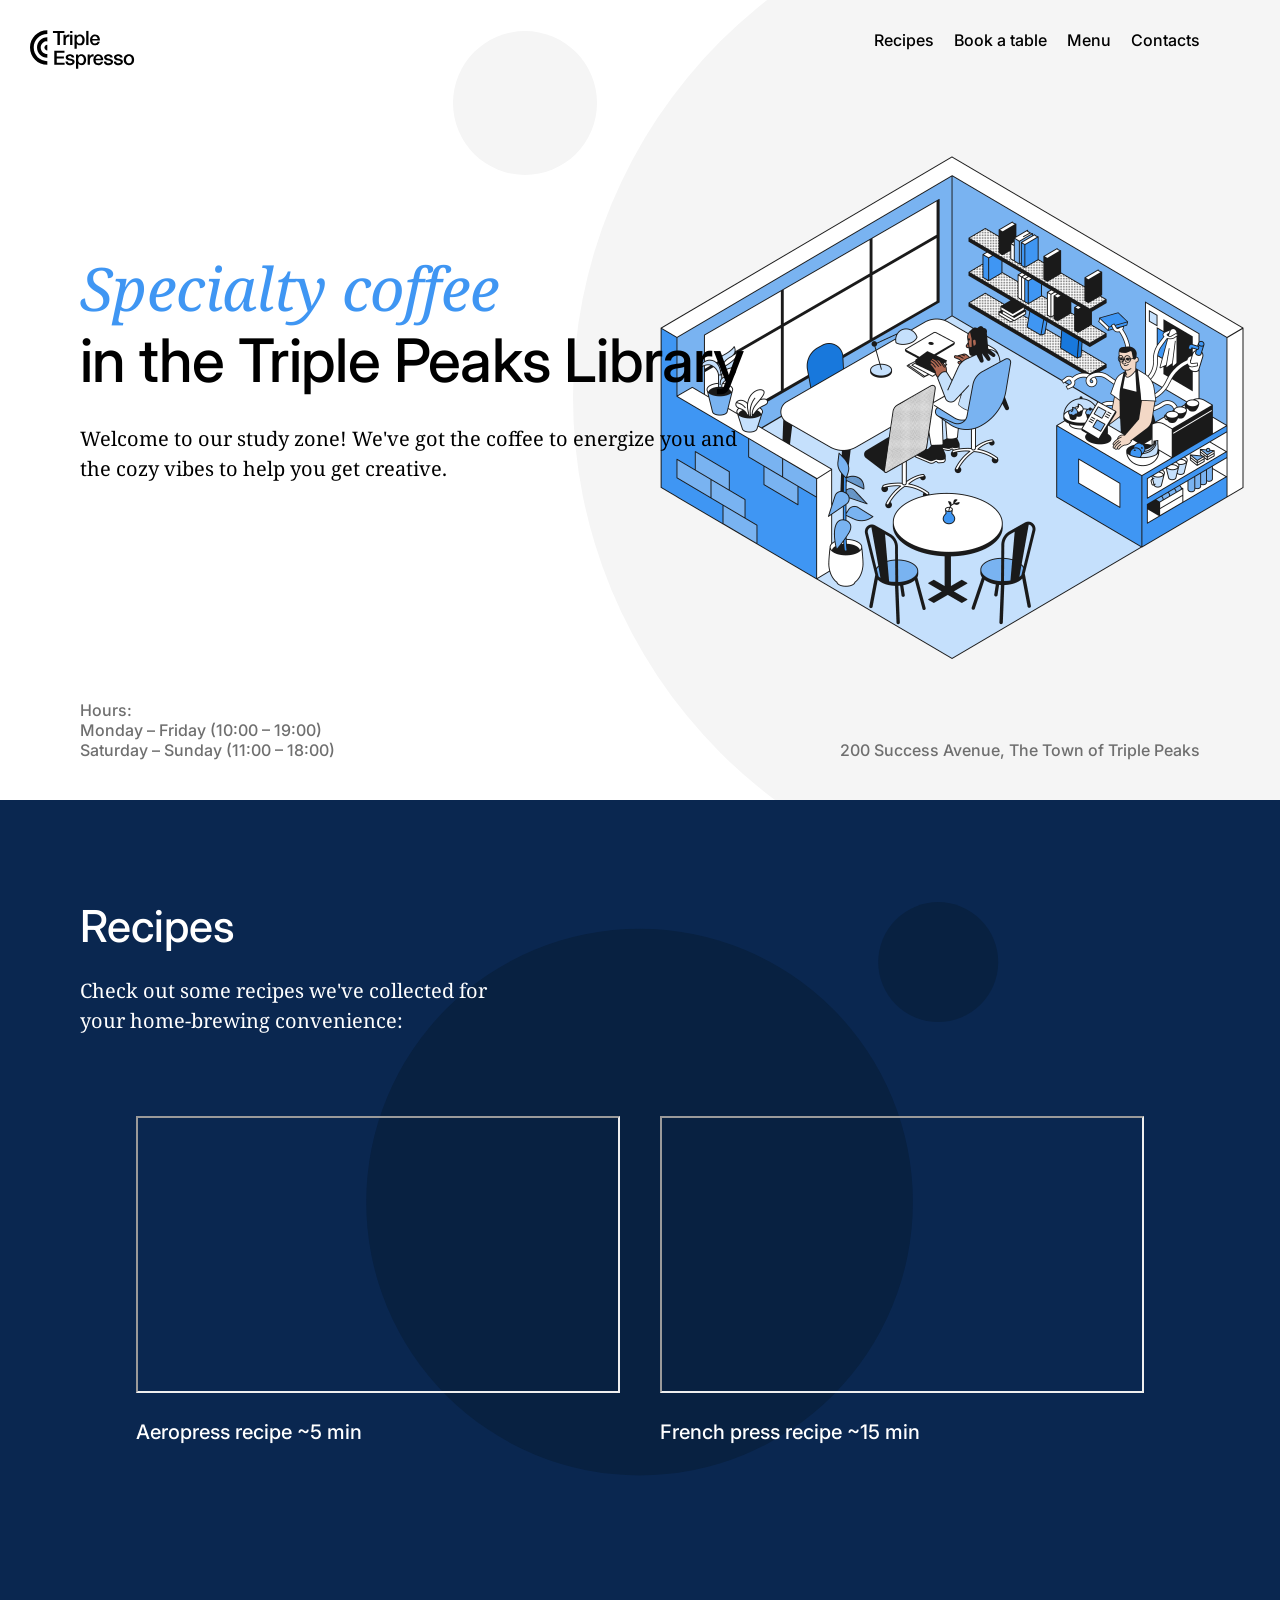
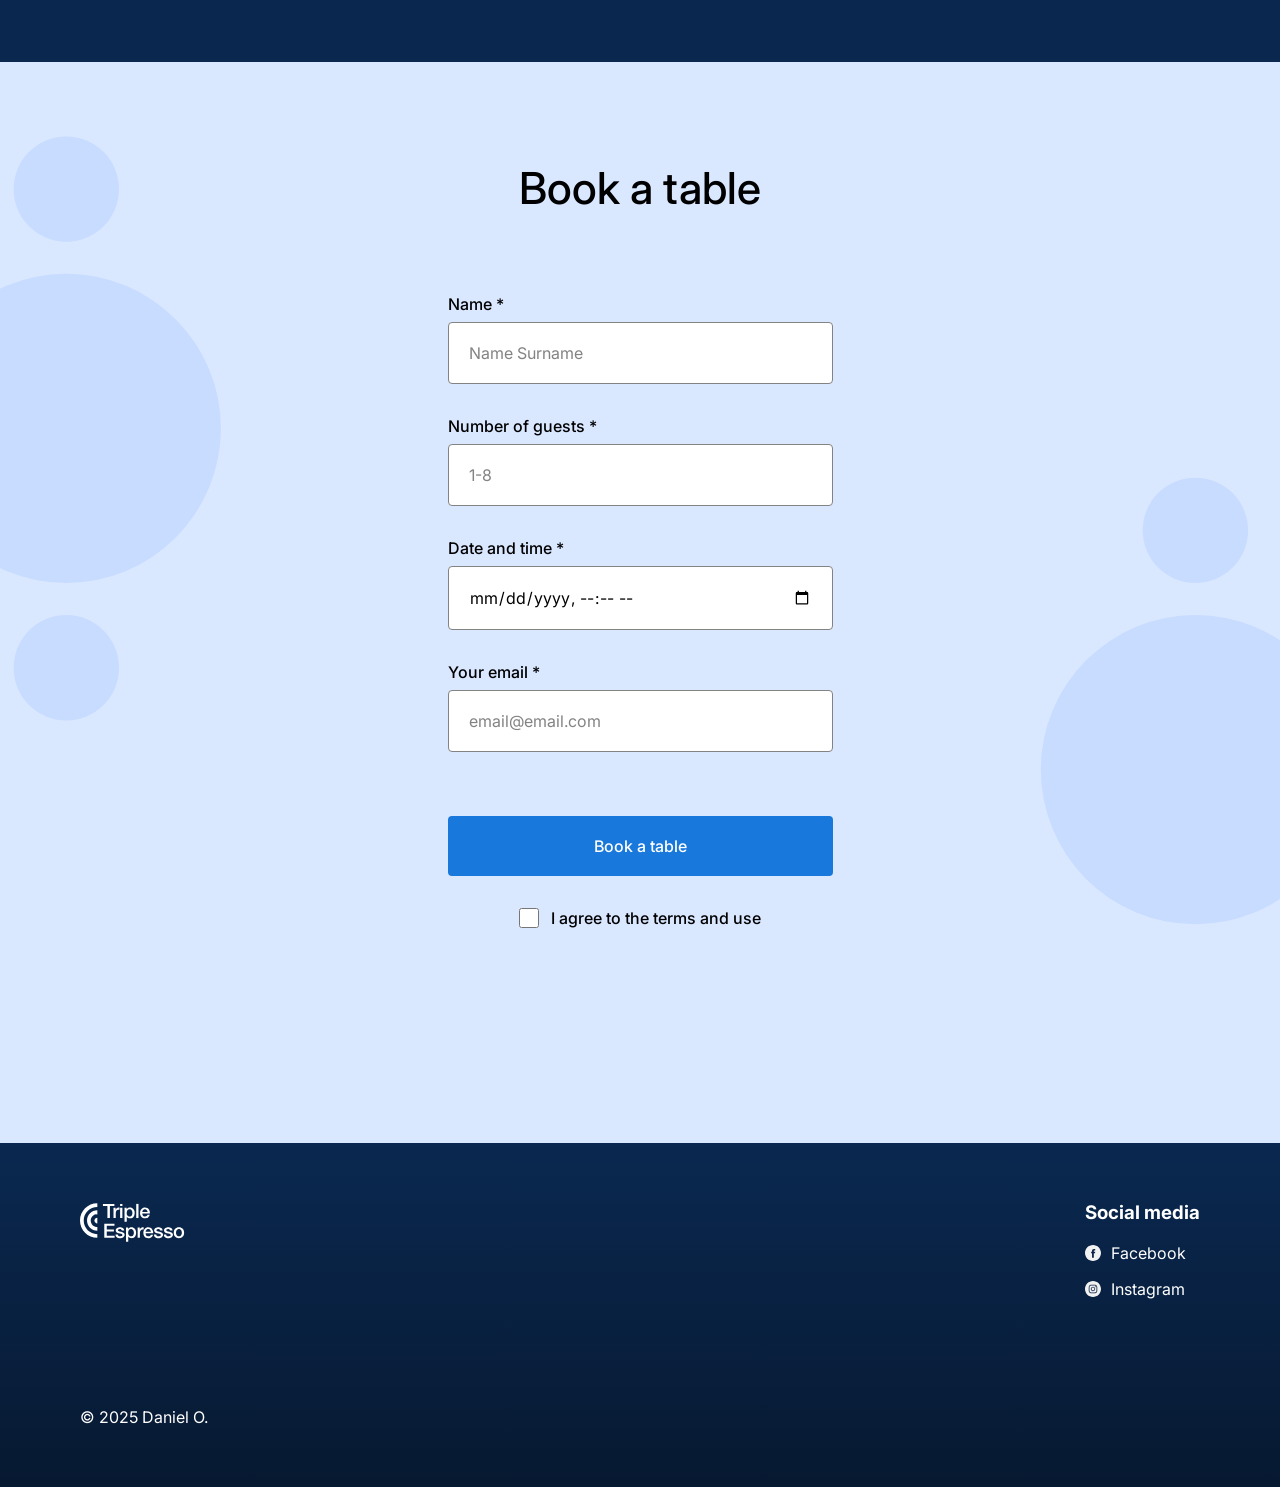
==== commit d72e1e0e: "Finished Stage 2" ====
--- a/index.html
+++ b/index.html
@@ -114,7 +114,7 @@
             class="footer__logo"
           />
           <div>
-            <h4 class="footer__social-heading">Social media</h4>
+            <h3 class="footer__social-heading">Social media</h3>
             <ul class="footer__list">
               <li class="footer__list-item">
                 <a href="#" class="footer__social-link">
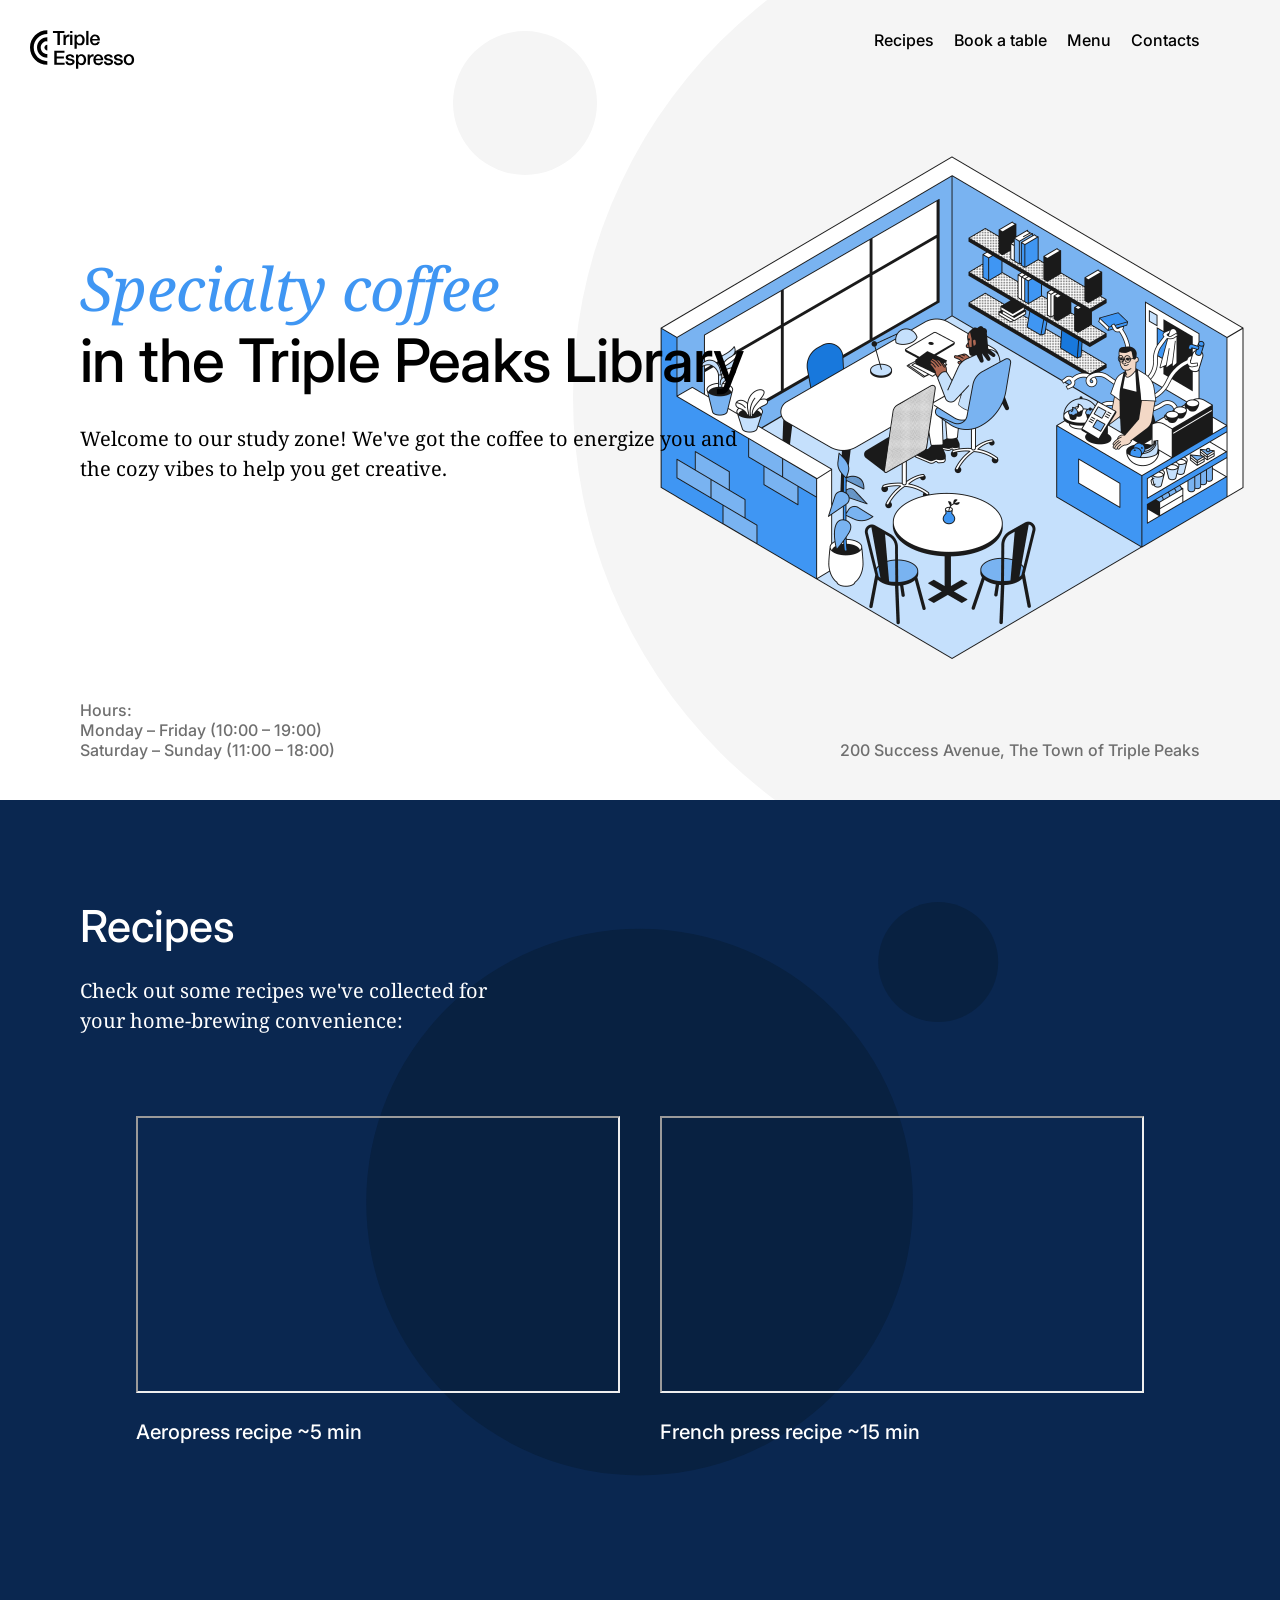
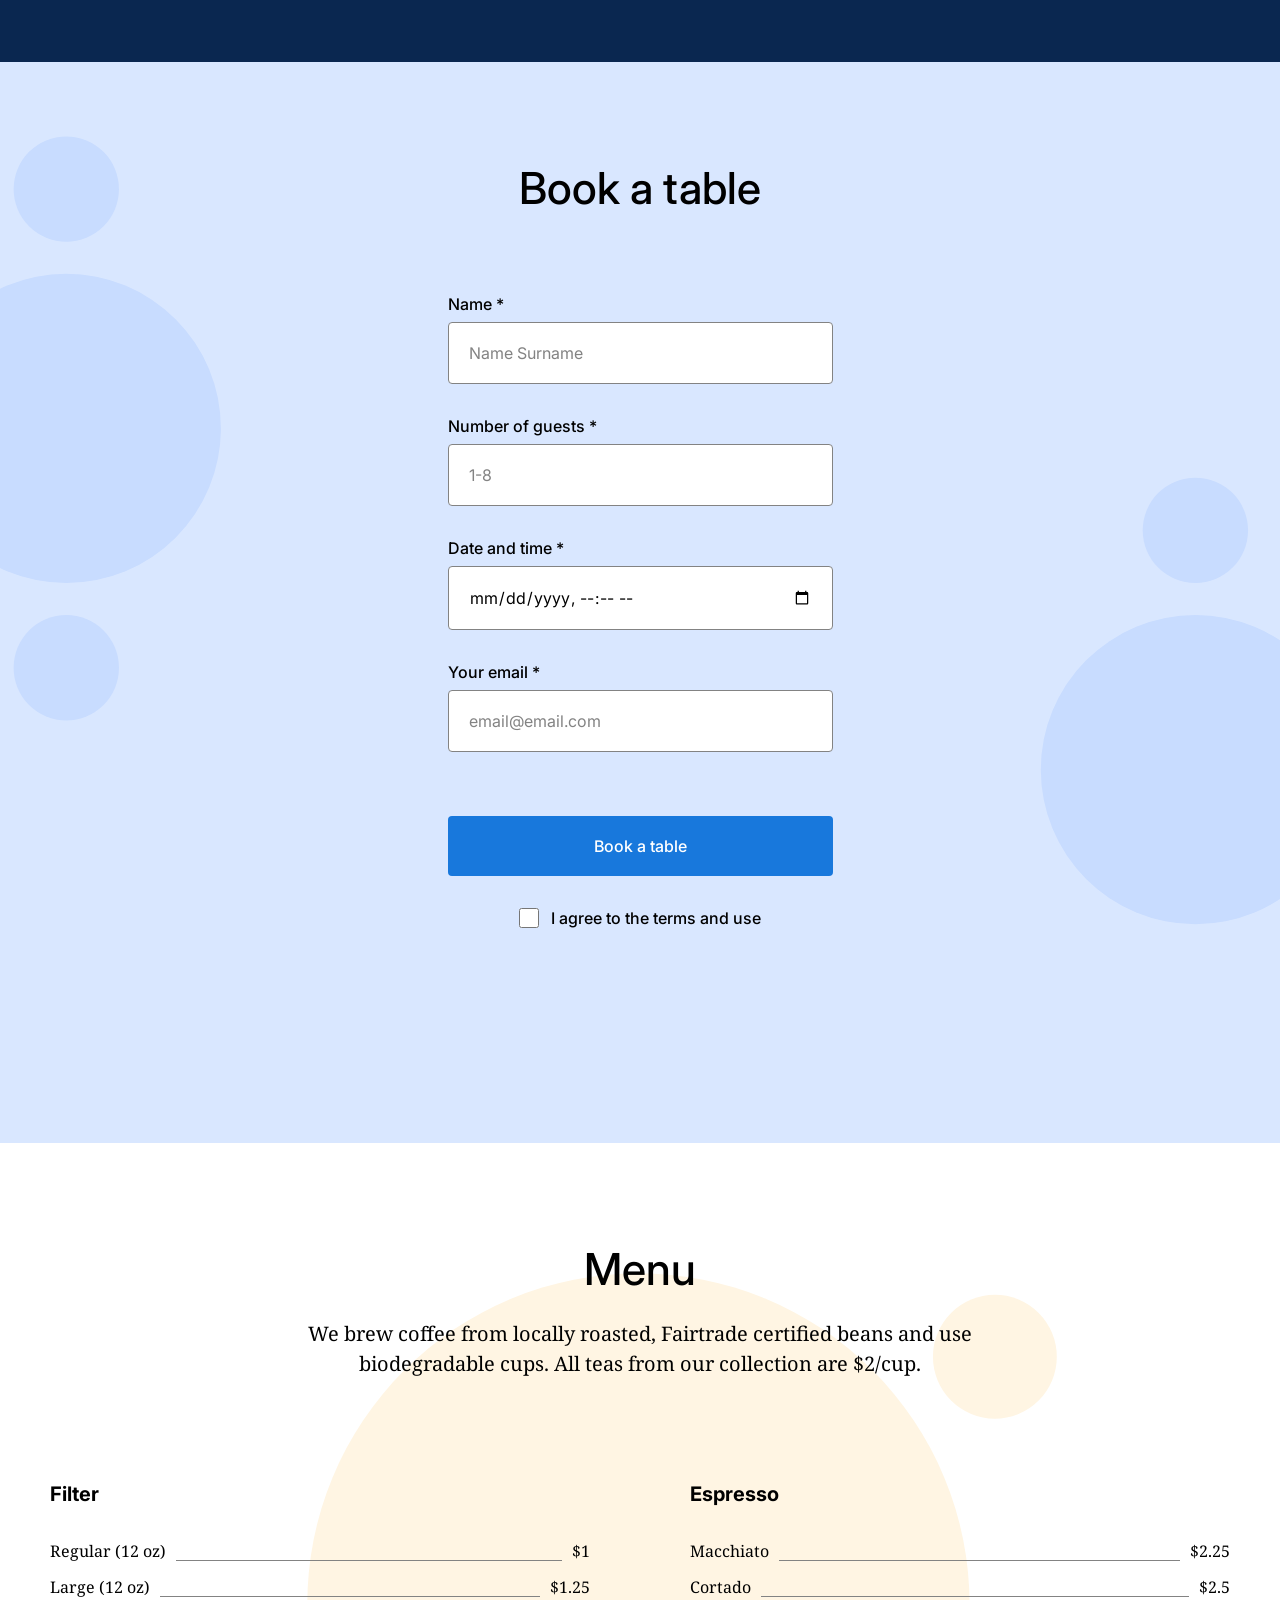
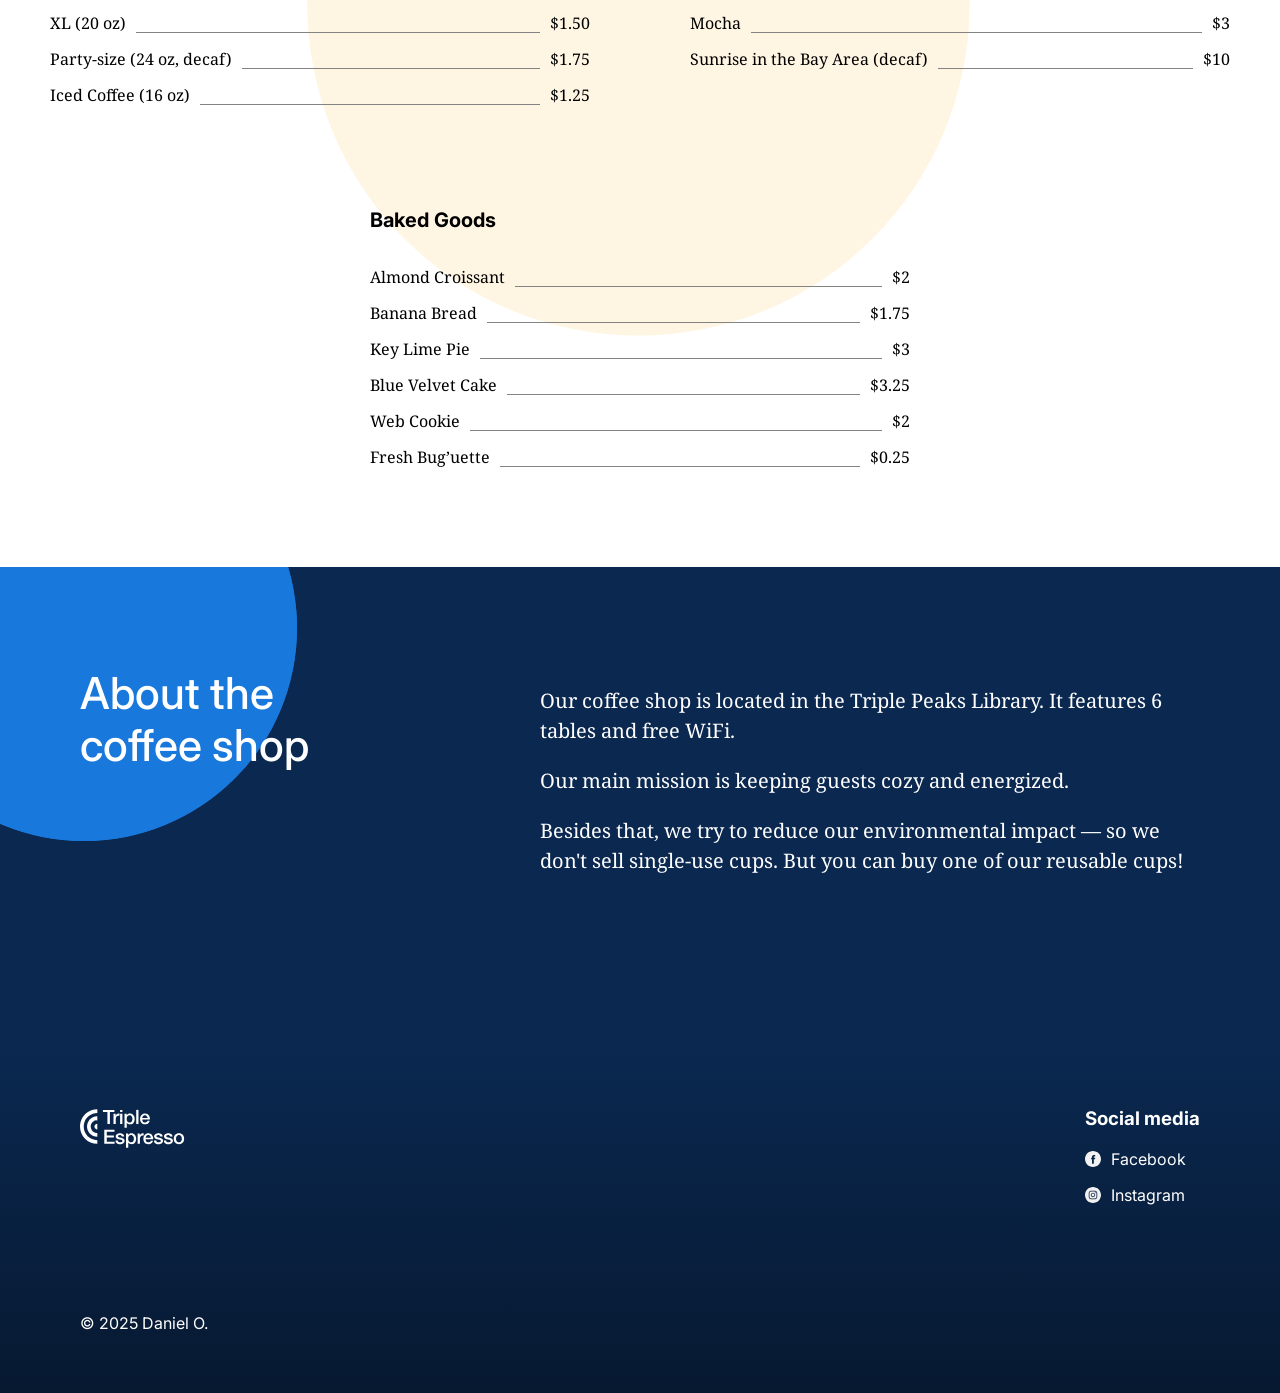
==== commit 70843481: "Fix project structure: move files to repository root" ====
--- a/index.html
+++ b/index.html
@@ -28,10 +28,10 @@
             class="nav__logo"
           />
           <ul class="nav__links">
-            <li><a class="nav__link">Recipes</a></li>
-            <li><a class="nav__link">Book a table</a></li>
-            <li><a class="nav__link">Menu</a></li>
-            <li><a class="nav__link">Contacts</a></li>
+            <li><a href="#recipes" class="nav__link">Recipes</a></li>
+            <li><a href="#reservation" class="nav__link">Book a table</a></li>
+            <li><a href="#menu" class="nav__link">Menu</a></li>
+            <li><a href="#footer" class="nav__link">Contacts</a></li>
           </ul>
         </nav>
         <h1 class="header__title">
@@ -60,14 +60,14 @@
       </header>
 
       <main class="content">
-        <!-- Add the recipes section here -->
-         <section class="recipes">
+        <!-- recipes section -->
+         <section class="recipes" id="recipes">
           <h2 class="recipes__title">Recipes</h2>
           <p class="recipes__subtitle">Check out some recipes we've collected for your home-brewing convenience:</p>
           <ul class="recipes__videos">
             <li>
               <iframe class="recipes__iframe" src="https://www.youtube.com/embed/j6VlT_jUVPc?si=UdrqPVOujJDQEb-5" title="YouTube video player"  allow="accelerometer; autoplay; clipboard-write; encrypted-media; gyroscope; picture-in-picture; web-share" referrerpolicy="strict-origin-when-cross-origin" allowfullscreen></iframe>
-              
+
               <p class="recipes__videos-caption">Aeropress recipe ~5 min</p>
             </li>
             <li>
@@ -76,20 +76,21 @@
             </li>
           </ul>
          </section>
-         <section class="reservation">
+         <!-- reservation section -->
+         <section class="reservation" id="reservation">
           <h2 class="reservation__title">Book a table</h2>
           <form class="form reservation__form">
             <fieldset class="form__fieldset">
               <label for="reservation-name" class="form__label">
                 Name *
                 <input id="reservation-name" type="text" class="form__input" placeholder="Name Surname" required>
-              </label> 
+              </label>
               <label for="reservation-guests" class="form__label">
                 Number of guests *
                 <input  id="reservation-guests" type="number" class="form__input" placeholder="1-8" required>
               </label>
               <label for="reservation-datetime" class="form__label">
-                Date and time *              
+                Date and time *
                 <input id="reservation-datetime" type="datetime-local" class="form__input" required>
               </label>
               <label for="reservation-email" class="form__label">
@@ -104,9 +105,67 @@
             </label>
           </form>
          </section>
+         <section class="menu" id="menu">
+          <h2 class="menu__title">Menu</h2>
+          <p class="menu__subtitle">
+            We brew coffee from locally roasted, Fairtrade certified beans and use biodegradable
+            cups. All teas from our collection are $2/cup.
+          </p>
+          <ul class="menu__cards">
+            <!-- First card -->
+            <li class="card">
+              <h3 class="card__title">Filter</h3>
+              <ul class="card__list">
+                <li class="card__list-item">Regular (12 oz)<span class="card__list-divider"></span>$1</li>
+                <li class="card__list-item">Large (12 oz)<span class="card__list-divider"></span>$1.25</li>
+                <li class="card__list-item">XL (20 oz)<span class="card__list-divider"></span>$1.50</li>
+                <li class="card__list-item">Party-size (24 oz, decaf)<span class="card__list-divider"></span>$1.75</li>
+                <li class="card__list-item">Iced Coffee (16 oz)<span class="card__list-divider"></span>$1.25</li>
+              </ul>
+            </li>
+            <!-- Second card -->
+            <li class="card">
+              <h3 class="card__title">Espresso</h3>
+              <ul class="card__list">
+                <li class="card__list-item">Macchiato<span class="card__list-divider"></span>$2.25</li>
+                <li class="card__list-item">Cortado<span class="card__list-divider"></span>$2.5</li>
+                <li class="card__list-item">Mocha<span class="card__list-divider"></span>$3</li>
+                <li class="card__list-item">Sunrise in the Bay Area (decaf)<span class="card__list-divider"></span>$10</li>
+              </ul>
+            </li>
+            <!-- Third card -->
+            <li class="card">
+              <h3 class="card__title">Baked Goods</h3>
+              <ul class="card__list">
+                <li class="card__list-item">Almond Croissant<span class="card__list-divider"></span>$2</li>
+                <li class="card__list-item">Banana Bread<span class="card__list-divider"></span>$1.75</li>
+                <li class="card__list-item">Key Lime Pie<span class="card__list-divider"></span>$3</li>
+                <li class="card__list-item">Blue Velvet Cake<span class="card__list-divider"></span>$3.25</li>
+                <li class="card__list-item">Web Cookie<span class="card__list-divider"></span>$2</li>
+                <li class="card__list-item">Fresh Bug’uette<span class="card__list-divider"></span>$0.25</li>
+              </ul>
+            </li>
+          </ul>
+         </section>
+         <!-- about section -->
+         <section class="about">
+           <h2 class="about__title">About the coffee shop</h2>
+           <div class="about__content">
+            <p class="about__paragraph">Our coffee shop is located in the Triple Peaks Library. It features 6
+              tables and free WiFi.
+            </p>
+            <p class="about__paragraph">Our main mission is keeping guests cozy and energized.              
+            </p>
+            <p class="about__paragraph">Besides that, we try to reduce our environmental impact — so we
+              don't sell single-use cups. But you can buy one of our reusable cups!
+            </p>
+           </div>
+           <div class="about__circle"></div>
+           <div class="about__circle about__circle_animation_blurred"></div>
+         </section>
       </main>
-
-      <footer class="footer">
+      <!-- footer -->
+      <footer class="footer" id="footer">
         <div class="footer__content">
           <img
             src="./images/logo_coffeeshop_light.svg"
--- a/pages/index.css
+++ b/pages/index.css
@@ -1,303 +1,15 @@
-.page {
-  min-width: 1100px;
-  max-width: 1600px;
-  margin: 0 auto;
-  font-family: "Inter", "Arial", sans-serif;
-  font-size: 16px;
-  line-height: 20px;
-}
+@import url(../blocks/page.css);
+@import url(../blocks/header.css);
+@import url(../blocks/nav.css);
+@import url(../blocks/recipes.css);
+@import url(../blocks/reservation.css);
+@import url(../blocks/menu.css);
+@import url(../blocks/card.css);
+@import url(../blocks/about.css);
+@import url(../blocks/footer.css);
 
-.header {
-  display: flex;
-  flex-direction: column;
-  height: 800px;
-  padding: 30px 80px 40px;
-  position: relative;
-  z-index: 0;
-  background: #fff url("../images/background_header.svg") no-repeat center/cover;
-  box-sizing: border-box;
-}
 
-.header__title {
-  max-width: 729px;
-  font-size: 60px;
-  line-height: 72px;
-  font-weight: 500;
-  margin: 183px 0 0;
-  letter-spacing: -0.6px;
-}
 
-.header__span-accent {
-  color: #3f96f3;
-  font-style: italic;
-  display: block;
-  font-family: "Noto Serif", "Times New Roman", serif;
-  font-weight: normal;
-}
 
-.header__description {
-  font-family: "Noto Serif", "Times New Roman", serif;
-  max-width: 683px;
-  font-size: 20px;
-  line-height: 30px;
-  margin: 28px 0 0;
-}
 
-.header__image {
-  position: absolute;
-  top: 124px;
-  right: 5px;
-  width: 646px;
-  height: 568px;
-  z-index: -1;
-}
 
-.header__footer {
-  margin-top: auto;
-  width: 100%;
-  display: flex;
-  align-items: flex-end;
-  justify-content: space-between;
-  box-sizing: border-box;
-  color: #6f6f6f;
-  font-weight: 500;
-}
-
-.header__paragraph {
-  margin: 0;
-}
-
-.nav {
-  display: flex;
-  justify-content: space-between;
-  align-items: flex-start;
-  font-weight: 500;
-}
-
-.nav__logo {
-  width: 105px;
-  height: 39px;
-  position: relative;
-  left: -50px;
-}
-
-.nav__links {
-  display: flex;
-  align-items: center;
-  column-gap: 20px;
-  list-style-type: none;
-  margin: 0;
-  padding: 0;
-}
-
-.nav__link {
-  color: #000;
-  text-decoration: none;
-}
-
-/* Write your styles here */
-.recipes {
-  background-color: #0a2750;
-  background-image: url("../images/background_recipes.svg");
-  background-repeat: no-repeat;
-  background-position: center;
-  background-size: cover;
-  color: #ffffff;
-  padding: 100px 80PX 215px;
-}
-
-.recipes__title {
-  margin: 0 0 24px;
-  max-width: 580px;
-  font-style: normal;
-  font-weight: 500;
-  font-size: 44px;
-  line-height: 52px;
-}
-
-.recipes__subtitle {
-  margin: 0 0 80px;
-  max-width: 438px;
-  font-family: "Noto Serif";
-  font-size: 20px;
-  line-height: 30px;
-}
-
-.recipes__videos {
-  margin: 0;
-  padding: 0;
-  list-style-type: none;
-  display: flex;
-  justify-content: center;
-  gap: 40px;
-}
-
-.recipes__iframe {
-  width: 480px;
-  height: 273px;
-  display: block;
-}
-
-.recipes__videos-caption {
-  margin: 24px 0 0;
-  font-style: normal;
-  font-weight: 500;
-  font-size: 20px;
-  line-height: 30px;
-}
-
-.reservation {
-  padding: 100px 0 215px;
-  background-color: #D9E7FF;
-  background-image: url("../images/background_reservation.svg");
-  background-repeat: no-repeat;
-  background-position: center;
-  background-size: cover;
-}
-
-.reservation__title {
-  text-align: center;
-  margin-top: 0;
-  margin-bottom: 80px;
-  font-family: Inter, "Arial", sans-serif;
-  font-style: normal;
-  font-weight: 500;
-  font-size: 44px;
-  line-height: 52px;
-  color: #000;
-}
-
-.reservation__form{
-  margin: 0 auto;
-}
-
-.form {
-  max-width: 385px;
-}
-
-.form__fieldset {
-  margin: 0;
-  padding: 0;
-  border: none;
-}
-
-.form__label {
-  display: block;
-  margin-bottom: 32px;
-  padding: 0;
-  font-family: Inter , "Arial", sans-serif;
-  font-style: normal;
-  font-weight: 500;
-  font-size: 16px;
-  line-height: 20px;
-}
-
-.form__input {
-  display: block;
-  width: 100%;
-  margin-top: 8px;
-  padding: 15px 20px;
-  box-sizing: border-box;
-  font-family: Inter, "Arial", sans-serif;
-  font-style: normal;
-  font-weight: normal;
-  line-height: 30px;
-  border: 1px solid #838383;
-  border-radius: 4px;
-}
-
-.form__input::placeholder {
-  color: #838383;
-}
-
-.form__button {
-  padding: 20px 0;
-  width: 100%;
-  margin: 32px 0 32px;
-  font-family: Inter, "Arial", sans-serif;
-  font-style: normal;
-  font-weight: 500;
-  font-size: 16px;
-  line-height: 20px;
-  background-color: #1878DC;
-  color: #fff;
-  border: none;
-  border-radius: 4px;
-  
-}
-
-.form__checkbox {
-  text-align: center;
-  font-family: Inter, "Arial", sans-serif;
-  font-style: normal;
-  font-weight: 500;
-  font-size: 16px;
-  line-height: 20px; 
-  margin-right: 12px;
-  width: 20px;
-  height: 20px;
-  
-}
-
-.form__label_type_checkbox {
-  margin: 0;
-  display: flex;
-  justify-content: center;
-}
-
-.footer {
-  padding: 60px 80px;
-  background: linear-gradient(180deg, #0a2850 0%, #071931 100%);
-  color: #fff;
-  box-sizing: border-box;
-}
-
-.footer__content {
-  display: flex;
-  justify-content: space-between;
-  align-items: flex-start;
-}
-
-.footer__list {
-  list-style-type: none;
-  padding: 0;
-  margin: 0;
-}
-
-.footer__list-item {
-  margin-bottom: 16px;
-}
-
-.footer__list-item:last-of-type {
-  margin-bottom: 0;
-}
-
-.footer__logo {
-  width: 105px;
-  height: 39px;
-}
-
-.footer__social-heading {
-  margin: 0 0 20px;
-  font-family: "Inter", "Arial", sans-serif;
-  font-weight: 700;
-}
-
-.footer__social-icon {
-  margin-right: 10px;
-  width: 16px;
-  height: 16px;
-}
-
-.footer__social-link {
-  display: flex;
-  align-items: center;
-  color: #ffffff;
-  font-size: 16px;
-  line-height: 20px;
-  text-decoration: none;
-}
-
-.footer__copyright {
-  margin: 108px 0 0;
-}
